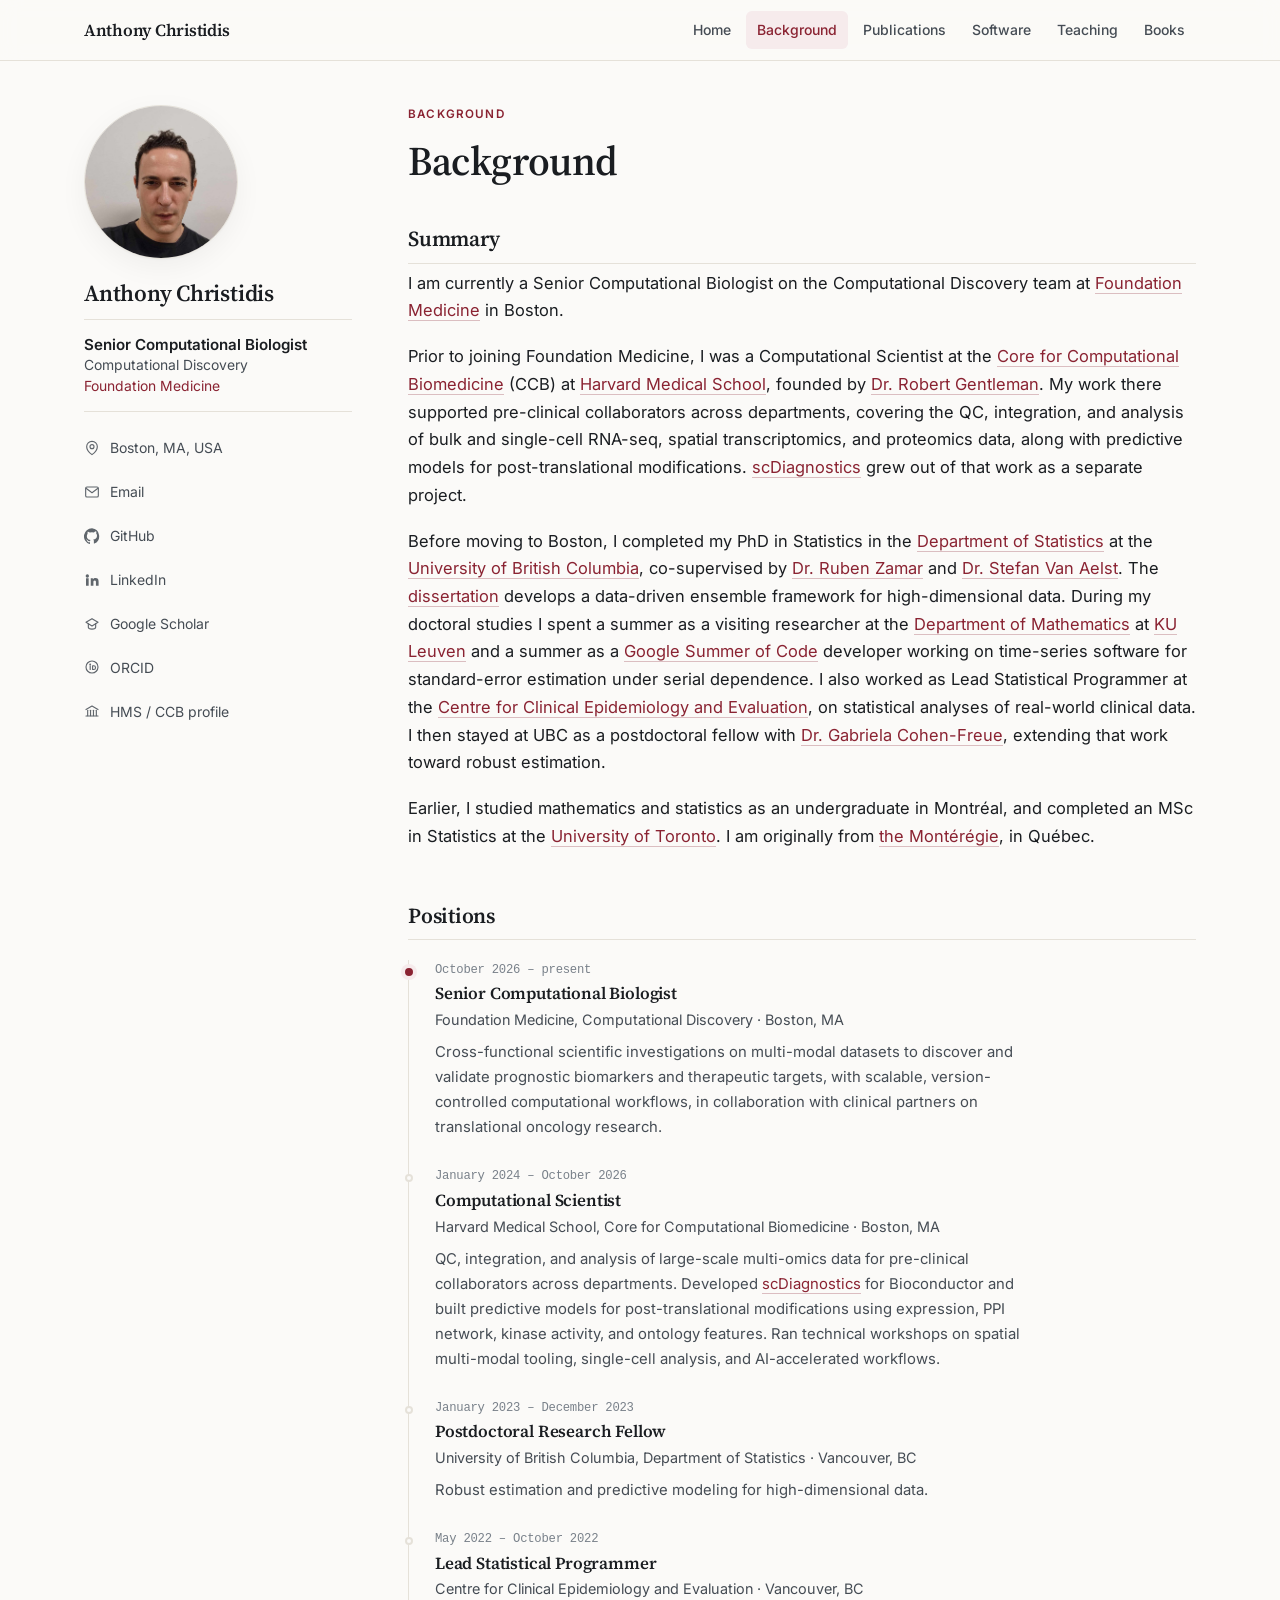
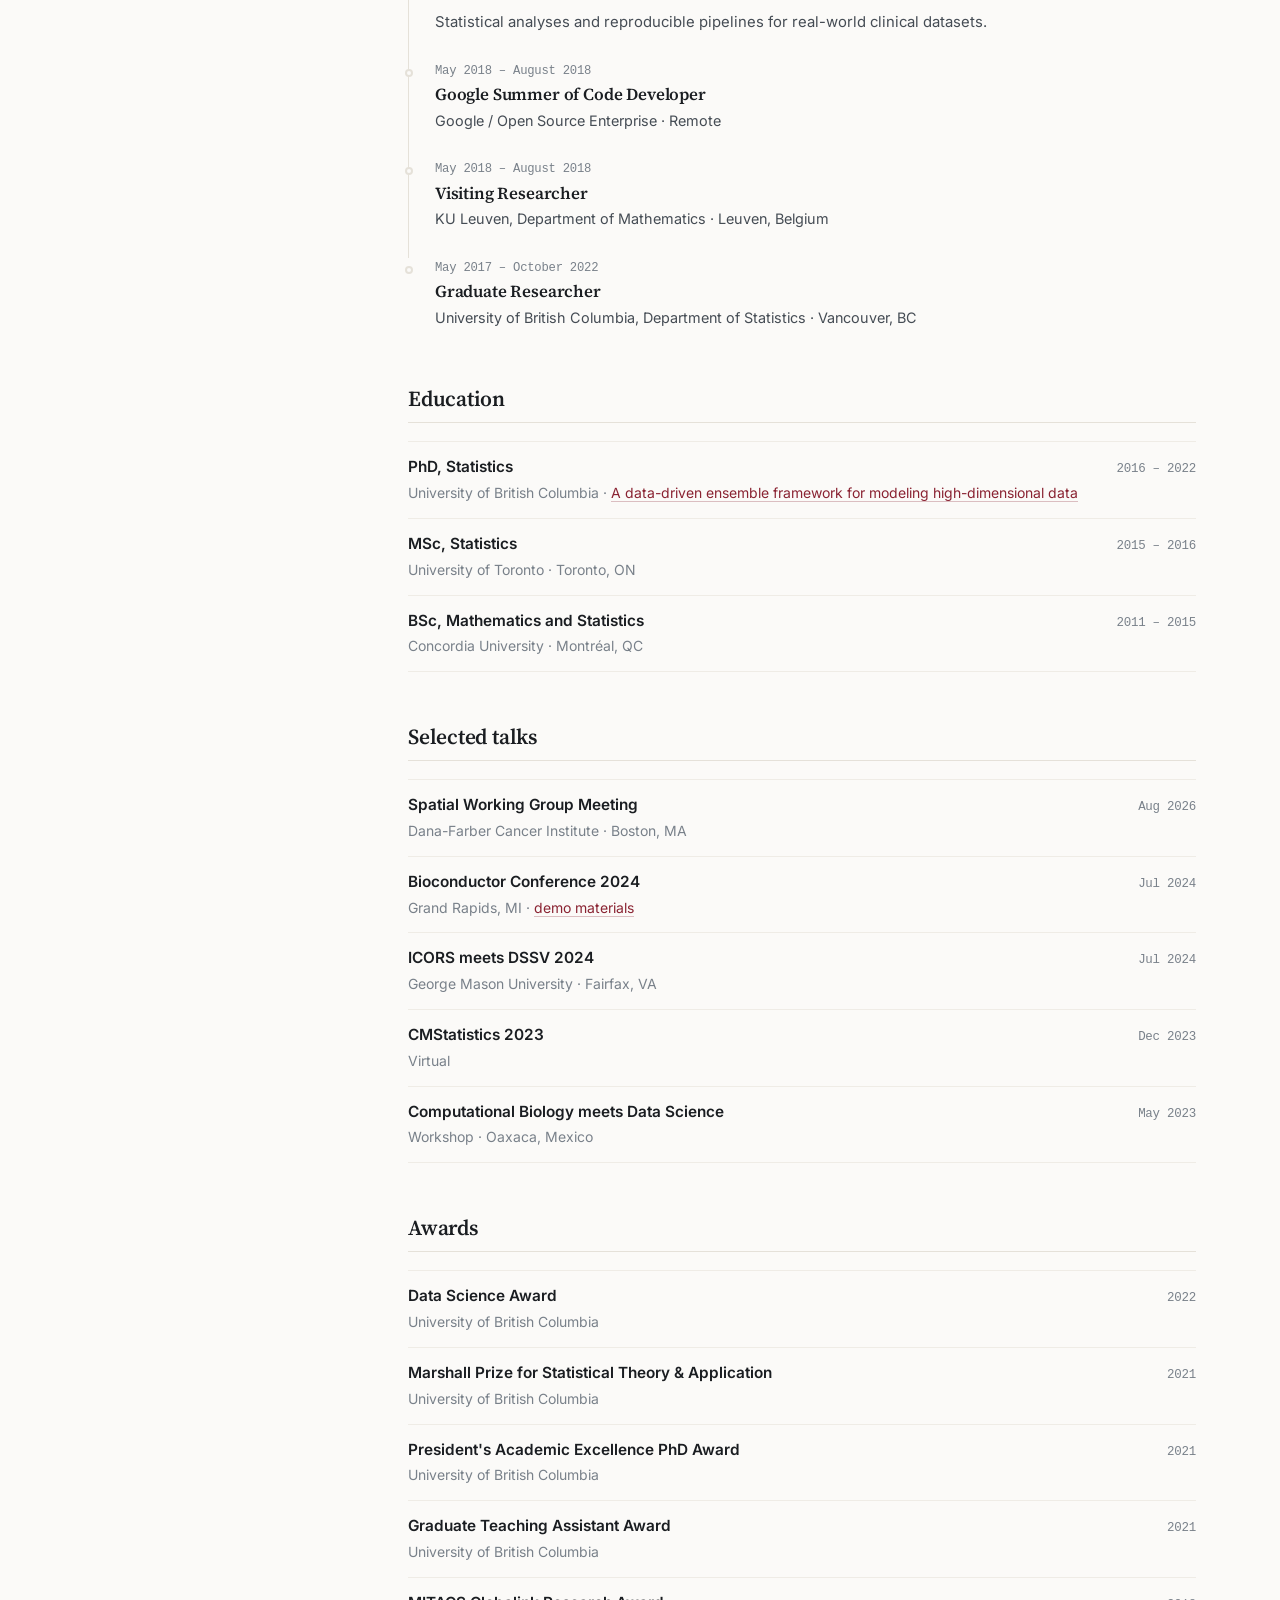
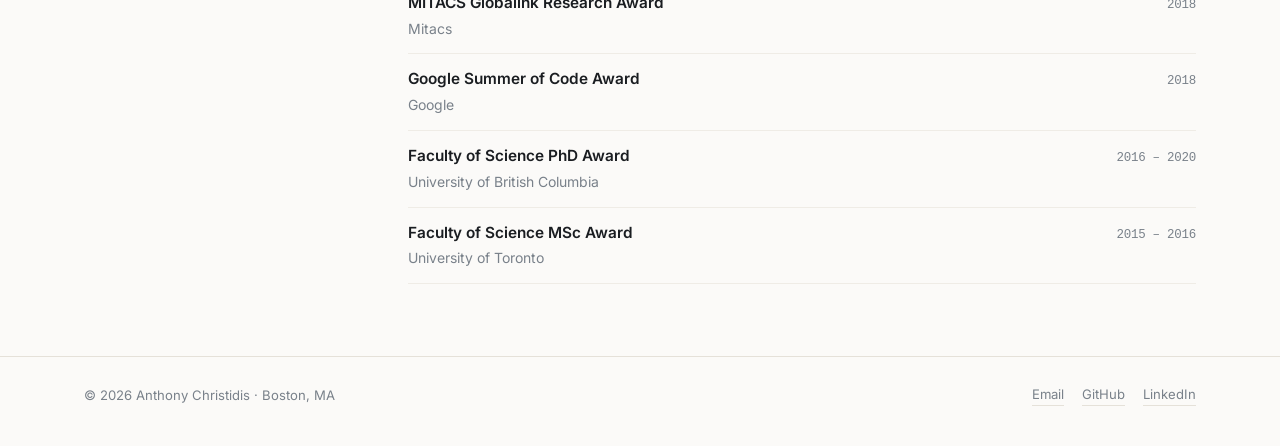
==== background.html @ 250eba31 "Remove dates from background summary The Positions timeline directly below carries every date precis" ====
<!DOCTYPE html>
<html lang="en">
<head>
<meta charset="UTF-8">
<meta name="viewport" content="width=device-width, initial-scale=1">
<title>Background · Anthony Christidis</title>
<meta name="description" content="Academic and professional background of Anthony Christidis, PhD. Statistics at Concordia, Toronto, and UBC; research at KU Leuven, Google, Harvard Medical School, and Foundation Medicine.">
<link rel="icon" type="image/png" href="images/website_icon.png">
<link rel="preconnect" href="https://fonts.googleapis.com">
<link rel="preconnect" href="https://fonts.gstatic.com" crossorigin>
<link href="https://fonts.googleapis.com/css2?family=Inter:wght@400;500;600&family=Source+Serif+4:opsz,wght@8..60,400;8..60,600&display=swap" rel="stylesheet">
<link rel="canonical" href="https://anthonychristidis.github.io/background.html">
<meta property="og:type" content="website">
<meta property="og:site_name" content="Anthony Christidis">
<meta property="og:title" content="Background · Anthony Christidis">
<meta property="og:description" content="Academic and professional background of Anthony Christidis, PhD. Statistics at Concordia, Toronto, and UBC; research at KU Leuven, Google, Harvard Medical School, and Foundation Medicine.">
<meta property="og:url" content="https://anthonychristidis.github.io/background.html">
<meta property="og:image" content="https://anthonychristidis.github.io/images/website_pic.png">
<meta name="twitter:card" content="summary">
<link rel="stylesheet" href="styles.css">
</head>
<body>

<a class="skip-link" href="#main">Skip to content</a>

<header class="topbar">
  <div class="topbar__inner">
    <a class="brand" href="index.html">Anthony Christidis</a>
    <nav class="mainnav" aria-label="Main">
      <a href="index.html">Home</a>
      <a href="background.html" aria-current="page">Background</a>
      <a href="publications.html">Publications</a>
      <a href="software.html">Software</a>
      <a href="teaching.html">Teaching</a>
      <a href="books.html">Books</a>
    </nav>
  </div>
</header>

<div class="shell">

  <aside class="sidebar">
    <img src="images/website_pic.png" alt="Anthony Christidis" class="sidebar__photo">
    <h1 class="sidebar__name">Anthony Christidis</h1>
    <div class="sidebar__role">
      <span class="r-title">Senior Computational Biologist</span>
      <span class="r-line">Computational Discovery</span>
      <span class="r-line"><a href="https://www.foundationmedicine.com/">Foundation Medicine</a></span>
    </div>
    <ul class="sidebar__links">
      <li><a href="https://maps.app.goo.gl/oiPNKyXVnu64fn4m7" target="_blank" rel="noopener">
        <svg viewBox="0 0 24 24" aria-hidden="true"><path d="M20 10c0 6-8 12-8 12s-8-6-8-12a8 8 0 0 1 16 0Z"/><circle cx="12" cy="10" r="3"/></svg>
        Boston, MA, USA</a></li>
      <li><a href="mailto:anthony-alexander_christidis@hms.harvard.edu">
        <svg viewBox="0 0 24 24" aria-hidden="true"><rect x="2.5" y="4.5" width="19" height="15" rx="2"/><path d="m3 6.5 9 6.5 9-6.5"/></svg>
        Email</a></li>
      <li><a href="https://github.com/AnthonyChristidis" target="_blank" rel="noopener">
        <svg class="fill" viewBox="0 0 24 24" aria-hidden="true"><path d="M12 .5a12 12 0 0 0-3.8 23.4c.6.1.8-.3.8-.6v-2c-3.3.7-4-1.6-4-1.6-.6-1.4-1.4-1.8-1.4-1.8-1.1-.7 0-.7 0-.7 1.2.1 1.9 1.3 1.9 1.3 1.1 1.8 2.8 1.3 3.5 1 .1-.8.4-1.3.8-1.6-2.7-.3-5.5-1.3-5.5-5.9 0-1.3.5-2.4 1.2-3.2-.1-.3-.5-1.5.1-3.2 0 0 1-.3 3.3 1.2a11.5 11.5 0 0 1 6 0C17.2 4.7 18.2 5 18.2 5c.6 1.7.2 2.9.1 3.2.8.8 1.2 1.9 1.2 3.2 0 4.6-2.8 5.6-5.5 5.9.4.4.8 1.1.8 2.2v3.3c0 .3.2.7.8.6A12 12 0 0 0 12 .5Z"/></svg>
        GitHub</a></li>
      <li><a href="https://www.linkedin.com/in/anthony-christidis-61272a120/" target="_blank" rel="noopener">
        <svg class="fill" viewBox="0 0 24 24" aria-hidden="true"><path d="M4.98 3.5A2.5 2.5 0 1 0 5 8.5a2.5 2.5 0 0 0 0-5ZM3 9.5h4v11H3v-11Zm6.5 0h3.8v1.5h.06c.53-.95 1.83-1.95 3.77-1.95 4.03 0 4.77 2.5 4.77 5.76v5.69h-4v-5.04c0-1.2-.02-2.75-1.75-2.75-1.75 0-2.02 1.31-2.02 2.66v5.13h-4v-11Z"/></svg>
        LinkedIn</a></li>
      <li><a href="https://scholar.google.com/citations?user=vQGC_OQAAAAJ&amp;hl=en" target="_blank" rel="noopener">
        <svg viewBox="0 0 24 24" aria-hidden="true"><path d="M3 9.5 12 4l9 5.5-9 5.5-9-5.5Z"/><path d="M6.5 11.8V17c0 1.4 2.5 2.7 5.5 2.7s5.5-1.3 5.5-2.7v-5.2"/></svg>
        Google Scholar</a></li>
      <li><a href="https://orcid.org/0000-0002-4565-6279" target="_blank" rel="noopener">
        <svg viewBox="0 0 24 24" aria-hidden="true"><circle cx="12" cy="12" r="9"/><path d="M9.3 10.2v5.6"/><circle cx="9.3" cy="8.1" r=".55"/><path d="M12.9 10.2h1.6a2.8 2.8 0 0 1 0 5.6h-1.6Z"/></svg>
        ORCID</a></li>
      <li><a href="https://dbmi.hms.harvard.edu/people/anthony-christidis" target="_blank" rel="noopener">
        <svg viewBox="0 0 24 24" aria-hidden="true"><path d="M3 9.8 12 4.5l9 5.3"/><path d="M5.5 11v8"/><path d="M9.8 11v8"/><path d="M14.2 11v8"/><path d="M18.5 11v8"/><path d="M3 19.5h18"/></svg>
        HMS / CCB profile</a></li>
    </ul>
  </aside>

  <main class="content" id="main">

    <p class="eyebrow">Background</p>
    <h2 class="page-title">Background</h2>

    <section class="section">
      <h2 class="section__title">Summary</h2>

      <p>
        I am currently a Senior Computational Biologist on the Computational Discovery team at
        <a href="https://www.foundationmedicine.com/" target="_blank" rel="noopener">Foundation Medicine</a> in Boston.
      </p>

      <p>
        Prior to joining Foundation Medicine, I was a Computational Scientist at the
        <a href="https://dbmi.hms.harvard.edu/about-dbmi/core-computational-biomedicine" target="_blank" rel="noopener">Core
        for Computational Biomedicine</a> (CCB) at
        <a href="https://hms.harvard.edu/" target="_blank" rel="noopener">Harvard Medical School</a>, founded by
        <a href="https://en.wikipedia.org/wiki/Robert_Gentleman_(statistician)" target="_blank" rel="noopener">Dr. Robert
        Gentleman</a>. My work there supported pre-clinical collaborators across departments, covering the QC,
        integration, and analysis of bulk and single-cell RNA-seq, spatial transcriptomics, and proteomics data, along
        with predictive models for post-translational modifications.
        <a href="https://bioconductor.org/packages/scDiagnostics" target="_blank" rel="noopener">scDiagnostics</a> grew
        out of that work as a separate project.
      </p>

      <p>
        Before moving to Boston, I completed my PhD in Statistics in the
        <a href="https://www.stat.ubc.ca/" target="_blank" rel="noopener">Department of Statistics</a> at the
        <a href="https://www.ubc.ca/" target="_blank" rel="noopener">University of British Columbia</a>, co-supervised by
        <a href="https://imstat.org/2023/11/15/obituary-ruben-x-zamar-1949-2023/" target="_blank" rel="noopener">Dr. Ruben
        Zamar</a> and <a href="https://www.kuleuven.be/wieiswie/en/person/00051735" target="_blank" rel="noopener">Dr. Stefan
        Van Aelst</a>. The
        <a href="https://open.library.ubc.ca/soa/cIRcle/collections/ubctheses/24/items/1.0421407" target="_blank" rel="noopener">dissertation</a>
        develops a data-driven ensemble framework for high-dimensional data. During my doctoral studies I spent a
        summer as a visiting researcher at the
        <a href="https://wis.kuleuven.be/english" target="_blank" rel="noopener">Department of Mathematics</a> at
        <a href="https://www.kuleuven.be/english" target="_blank" rel="noopener">KU Leuven</a> and a summer as a
        <a href="https://summerofcode.withgoogle.com/" target="_blank" rel="noopener">Google Summer of Code</a>
        developer working on time-series software for standard-error estimation under serial dependence. I also worked
        as Lead Statistical Programmer at the
        <a href="https://www.c2e2.ca/" target="_blank" rel="noopener">Centre for Clinical Epidemiology and
        Evaluation</a>, on statistical analyses of real-world clinical data. I then stayed at UBC as a postdoctoral
        fellow with
        <a href="https://gcohenfr.github.io/" target="_blank" rel="noopener">Dr. Gabriela Cohen-Freue</a>, extending
        that work toward robust estimation.
      </p>

      <p>
        Earlier, I studied mathematics and statistics as an undergraduate in Montréal, and completed an MSc in
        Statistics at the
        <a href="https://www.statistics.utoronto.ca/" target="_blank" rel="noopener">University of Toronto</a>. I am
        originally from <a href="https://en.wikipedia.org/wiki/Mont%C3%A9r%C3%A9gie" target="_blank" rel="noopener">the
        Montérégie</a>, in Québec.
      </p>
    </section>

    <section class="section">
      <h2 class="section__title">Positions</h2>
      <ul class="timeline">
        <li class="tl tl--now">
          <span class="tl__when">October 2026 – present</span>
          <h3 class="tl__role">Senior Computational Biologist</h3>
          <p class="tl__org">Foundation Medicine, Computational Discovery · Boston, MA</p>
          <p class="tl__body">
            Cross-functional scientific investigations on multi-modal datasets to discover and validate prognostic
            biomarkers and therapeutic targets, with scalable, version-controlled computational workflows, in
            collaboration with clinical partners on translational oncology research.
          </p>
        </li>
        <li class="tl">
          <span class="tl__when">January 2024 – October 2026</span>
          <h3 class="tl__role">Computational Scientist</h3>
          <p class="tl__org">Harvard Medical School, Core for Computational Biomedicine · Boston, MA</p>
          <p class="tl__body">
            QC, integration, and analysis of large-scale multi-omics data for pre-clinical collaborators across
            departments. Developed <a href="https://bioconductor.org/packages/scDiagnostics" target="_blank" rel="noopener">scDiagnostics</a>
            for Bioconductor and built predictive models for post-translational modifications using expression, PPI
            network, kinase activity, and ontology features. Ran technical workshops on spatial multi-modal tooling,
            single-cell analysis, and AI-accelerated workflows.
          </p>
        </li>
        <li class="tl">
          <span class="tl__when">January 2023 – December 2023</span>
          <h3 class="tl__role">Postdoctoral Research Fellow</h3>
          <p class="tl__org">University of British Columbia, Department of Statistics · Vancouver, BC</p>
          <p class="tl__body">Robust estimation and predictive modeling for high-dimensional data.</p>
        </li>
        <li class="tl">
          <span class="tl__when">May 2022 – October 2022</span>
          <h3 class="tl__role">Lead Statistical Programmer</h3>
          <p class="tl__org">Centre for Clinical Epidemiology and Evaluation · Vancouver, BC</p>
          <p class="tl__body">Statistical analyses and reproducible pipelines for real-world clinical datasets.</p>
        </li>
        <li class="tl">
          <span class="tl__when">May 2018 – August 2018</span>
          <h3 class="tl__role">Google Summer of Code Developer</h3>
          <p class="tl__org">Google / Open Source Enterprise · Remote</p>
        </li>
        <li class="tl">
          <span class="tl__when">May 2018 – August 2018</span>
          <h3 class="tl__role">Visiting Researcher</h3>
          <p class="tl__org">KU Leuven, Department of Mathematics · Leuven, Belgium</p>
        </li>
        <li class="tl">
          <span class="tl__when">May 2017 – October 2022</span>
          <h3 class="tl__role">Graduate Researcher</h3>
          <p class="tl__org">University of British Columbia, Department of Statistics · Vancouver, BC</p>
        </li>
      </ul>
    </section>

    <section class="section">
      <h2 class="section__title">Education</h2>
      <ul class="rows">
        <li class="row">
          <span class="row__main">
            <strong>PhD, Statistics</strong>
            <span class="row__sub">
              University of British Columbia ·
              <a href="https://open.library.ubc.ca/soa/cIRcle/collections/ubctheses/24/items/1.0421407" target="_blank" rel="noopener">A
              data-driven ensemble framework for modeling high-dimensional data</a>
            </span>
          </span>
          <span class="row__meta">2016 – 2022</span>
        </li>
        <li class="row">
          <span class="row__main">
            <strong>MSc, Statistics</strong>
            <span class="row__sub">University of Toronto · Toronto, ON</span>
          </span>
          <span class="row__meta">2015 – 2016</span>
        </li>
        <li class="row">
          <span class="row__main">
            <strong>BSc, Mathematics and Statistics</strong>
            <span class="row__sub">Concordia University · Montréal, QC</span>
          </span>
          <span class="row__meta">2011 – 2015</span>
        </li>
      </ul>
    </section>

    <section class="section">
      <h2 class="section__title">Selected talks</h2>
      <ul class="rows">
        <li class="row">
          <span class="row__main"><strong>Spatial Working Group Meeting</strong>
            <span class="row__sub">Dana-Farber Cancer Institute · Boston, MA</span></span>
          <span class="row__meta">Aug 2026</span>
        </li>
        <li class="row">
          <span class="row__main"><strong>Bioconductor Conference 2024</strong>
            <span class="row__sub">Grand Rapids, MI ·
              <a href="https://github.com/AnthonyChristidis/scDiagnosticsBioc2024Demo" target="_blank" rel="noopener">demo materials</a></span></span>
          <span class="row__meta">Jul 2024</span>
        </li>
        <li class="row">
          <span class="row__main"><strong>ICORS meets DSSV 2024</strong>
            <span class="row__sub">George Mason University · Fairfax, VA</span></span>
          <span class="row__meta">Jul 2024</span>
        </li>
        <li class="row">
          <span class="row__main"><strong>CMStatistics 2023</strong>
            <span class="row__sub">Virtual</span></span>
          <span class="row__meta">Dec 2023</span>
        </li>
        <li class="row">
          <span class="row__main"><strong>Computational Biology meets Data Science</strong>
            <span class="row__sub">Workshop · Oaxaca, Mexico</span></span>
          <span class="row__meta">May 2023</span>
        </li>
      </ul>
    </section>

    <section class="section">
      <h2 class="section__title">Awards</h2>
      <ul class="rows">
        <li class="row">
          <span class="row__main"><strong>Data Science Award</strong>
            <span class="row__sub">University of British Columbia</span></span>
          <span class="row__meta">2022</span>
        </li>
        <li class="row">
          <span class="row__main"><strong>Marshall Prize for Statistical Theory &amp; Application</strong>
            <span class="row__sub">University of British Columbia</span></span>
          <span class="row__meta">2021</span>
        </li>
        <li class="row">
          <span class="row__main"><strong>President's Academic Excellence PhD Award</strong>
            <span class="row__sub">University of British Columbia</span></span>
          <span class="row__meta">2021</span>
        </li>
        <li class="row">
          <span class="row__main"><strong>Graduate Teaching Assistant Award</strong>
            <span class="row__sub">University of British Columbia</span></span>
          <span class="row__meta">2021</span>
        </li>
        <li class="row">
          <span class="row__main"><strong>MITACS Globalink Research Award</strong>
            <span class="row__sub">Mitacs</span></span>
          <span class="row__meta">2018</span>
        </li>
        <li class="row">
          <span class="row__main"><strong>Google Summer of Code Award</strong>
            <span class="row__sub">Google</span></span>
          <span class="row__meta">2018</span>
        </li>
        <li class="row">
          <span class="row__main"><strong>Faculty of Science PhD Award</strong>
            <span class="row__sub">University of British Columbia</span></span>
          <span class="row__meta">2016 – 2020</span>
        </li>
        <li class="row">
          <span class="row__main"><strong>Faculty of Science MSc Award</strong>
            <span class="row__sub">University of Toronto</span></span>
          <span class="row__meta">2015 – 2016</span>
        </li>
      </ul>
    </section>

  </main>
</div>

<footer class="footer">
  <div class="footer__inner">
    <span>&copy; 2026 Anthony Christidis &middot; Boston, MA</span>
    <span class="footer__links">
      <a href="mailto:anthony-alexander_christidis@hms.harvard.edu">Email</a>
      <a href="https://github.com/AnthonyChristidis" target="_blank" rel="noopener">GitHub</a>
      <a href="https://www.linkedin.com/in/anthony-christidis-61272a120/" target="_blank" rel="noopener">LinkedIn</a>
    </span>
  </div>
</footer>

</body>
</html>
---- styles.css ----
/* ==========================================================================
   Anthony Christidis personal site
   ========================================================================== */

/* --- Design tokens ------------------------------------------------------ */

:root {
  --paper:      #fbfaf8;
  --surface:    #ffffff;
  --surface-2:  #f4f2ee;
  --ink:        #1a1d21;
  --ink-soft:   #454c54;
  --ink-mute:   #79818a;
  --rule:       #e5e1d9;
  --rule-soft:  #efece6;
  --accent:     #8a2332;
  --accent-ink: #6d1a27;
  --accent-bg:  #f6ebec;
  --shadow:     0 1px 2px rgba(24, 20, 16, .04), 0 8px 28px rgba(24, 20, 16, .05);

  --serif: "Source Serif 4", Georgia, "Times New Roman", serif;
  --sans:  "Inter", -apple-system, BlinkMacSystemFont, "Segoe UI", Roboto, Arial, sans-serif;
  --mono:  "SFMono-Regular", ui-monospace, "JetBrains Mono", Consolas, monospace;

  --measure: 68ch;
  --gutter: 24px;
}

@media (prefers-color-scheme: dark) {
  :root:not([data-theme="light"]) {
    --paper:      #131519;
    --surface:    #1a1d22;
    --surface-2:  #22262c;
    --ink:        #e7e5e1;
    --ink-soft:   #b3b8bf;
    --ink-mute:   #878e97;
    --rule:       #2c3138;
    --rule-soft:  #24282e;
    --accent:     #e0808d;
    --accent-ink: #f0a3ad;
    --accent-bg:  #2a1f23;
    --shadow:     0 1px 2px rgba(0, 0, 0, .3), 0 8px 28px rgba(0, 0, 0, .25);
  }
}

:root[data-theme="dark"] {
  --paper:      #131519;
  --surface:    #1a1d22;
  --surface-2:  #22262c;
  --ink:        #e7e5e1;
  --ink-soft:   #b3b8bf;
  --ink-mute:   #878e97;
  --rule:       #2c3138;
  --rule-soft:  #24282e;
  --accent:     #e0808d;
  --accent-ink: #f0a3ad;
  --accent-bg:  #2a1f23;
  --shadow:     0 1px 2px rgba(0, 0, 0, .3), 0 8px 28px rgba(0, 0, 0, .25);
}

/* --- Base --------------------------------------------------------------- */

*, *::before, *::after { box-sizing: border-box; }

html { -webkit-text-size-adjust: 100%; scroll-behavior: smooth; }

body {
  margin: 0;
  background: var(--paper);
  color: var(--ink);
  font-family: var(--sans);
  font-size: 16.5px;
  line-height: 1.68;
  -webkit-font-smoothing: antialiased;
  text-rendering: optimizeLegibility;
}

a {
  color: var(--accent);
  text-decoration: none;
  border-bottom: 1px solid color-mix(in srgb, var(--accent) 28%, transparent);
  transition: color .15s ease, border-color .15s ease, background-color .15s ease;
}

a:hover {
  color: var(--accent-ink);
  border-bottom-color: var(--accent);
}

a:focus-visible,
button:focus-visible {
  outline: 2px solid var(--accent);
  outline-offset: 3px;
  border-radius: 2px;
}

h1, h2, h3, h4 {
  font-family: var(--serif);
  font-weight: 600;
  line-height: 1.22;
  color: var(--ink);
  margin: 0;
  letter-spacing: -0.01em;
}

p { margin: 0 0 1.1em; }
p:last-child { margin-bottom: 0; }

ul, ol { margin: 0 0 1.1em; padding-left: 1.25em; }
li { margin-bottom: .45em; }
li:last-child { margin-bottom: 0; }

strong { font-weight: 600; color: var(--ink); }

code {
  font-family: var(--mono);
  font-size: .87em;
  background: var(--surface-2);
  padding: .12em .38em;
  border-radius: 4px;
}

hr {
  border: 0;
  border-top: 1px solid var(--rule);
  margin: 2.5rem 0;
}

.skip-link {
  position: absolute;
  left: -9999px;
  top: 0;
  background: var(--accent);
  color: #fff;
  padding: 10px 16px;
  z-index: 200;
  border: 0;
}
.skip-link:focus { left: 8px; top: 8px; }

/* --- Top bar ------------------------------------------------------------ */

.topbar {
  position: sticky;
  top: 0;
  z-index: 100;
  background: color-mix(in srgb, var(--paper) 88%, transparent);
  backdrop-filter: saturate(160%) blur(10px);
  -webkit-backdrop-filter: saturate(160%) blur(10px);
  border-bottom: 1px solid var(--rule);
}

.topbar__inner {
  max-width: 1160px;
  margin: 0 auto;
  padding: 0 var(--gutter);
  display: flex;
  align-items: center;
  justify-content: space-between;
  gap: 20px;
  min-height: 60px;
}

.brand {
  font-family: var(--serif);
  font-size: 1.06rem;
  font-weight: 600;
  color: var(--ink);
  border: 0;
  white-space: nowrap;
  letter-spacing: -0.015em;
}
.brand:hover { color: var(--accent); }

.mainnav {
  display: flex;
  align-items: center;
  gap: 4px;
  flex-wrap: wrap;
  justify-content: flex-end;
}

.mainnav a {
  color: var(--ink-soft);
  border: 0;
  font-size: .875rem;
  font-weight: 500;
  padding: 7px 11px;
  border-radius: 6px;
  white-space: nowrap;
}

.mainnav a:hover {
  color: var(--ink);
  background: var(--surface-2);
}

.mainnav a[aria-current="page"] {
  color: var(--accent);
  background: var(--accent-bg);
}

/* --- Page shell --------------------------------------------------------- */

.shell {
  max-width: 1160px;
  margin: 0 auto;
  padding: 44px var(--gutter) 72px;
  display: grid;
  grid-template-columns: 268px minmax(0, 1fr);
  gap: 56px;
  align-items: start;
}

/* --- Sidebar ------------------------------------------------------------ */

.sidebar {
  position: sticky;
  top: 92px;
}

.sidebar__photo {
  width: 154px;
  height: 154px;
  border-radius: 50%;
  object-fit: cover;
  display: block;
  margin: 0 0 20px;
  box-shadow: var(--shadow);
  border: 1px solid var(--rule);
}

.sidebar__name {
  font-size: 1.44rem;
  margin: 0 0 12px;
}

.sidebar__role {
  border-top: 1px solid var(--rule);
  border-bottom: 1px solid var(--rule);
  padding: 14px 0;
  margin: 0 0 18px;
}

.sidebar__role .r-title {
  font-weight: 600;
  font-size: .945rem;
  color: var(--ink);
  display: block;
  line-height: 1.4;
}

.sidebar__role .r-line {
  font-size: .87rem;
  color: var(--ink-soft);
  display: block;
  line-height: 1.5;
}

.sidebar__role .r-line a { border-bottom-color: transparent; }
.sidebar__role .r-line a:hover { border-bottom-color: var(--accent); }

.sidebar__links {
  list-style: none;
  margin: 0;
  padding: 0;
  display: flex;
  flex-direction: column;
  gap: 1px;
}

.sidebar__links a {
  display: flex;
  align-items: center;
  gap: 10px;
  font-size: .875rem;
  color: var(--ink-soft);
  border: 0;
  padding: 6px 8px;
  margin-left: -8px;
  border-radius: 6px;
}

.sidebar__links a:hover {
  color: var(--accent);
  background: var(--surface-2);
}

.sidebar__links svg {
  width: 16px;
  height: 16px;
  flex: 0 0 16px;
  stroke: currentColor;
  fill: none;
  stroke-width: 1.7;
  stroke-linecap: round;
  stroke-linejoin: round;
  opacity: .85;
}

.sidebar__links svg.fill {
  fill: currentColor;
  stroke: none;
}

/* --- Content ------------------------------------------------------------ */

.content { min-width: 0; }

.content > p,
.content > ul,
.content > ol { max-width: var(--measure); }

.page-title {
  font-size: clamp(1.9rem, 1.4rem + 1.7vw, 2.55rem);
  margin: 0 0 10px;
}

.page-lede {
  font-size: 1.06rem;
  color: var(--ink-soft);
  max-width: var(--measure);
  margin: 0 0 8px;
}

.section {
  margin-top: 52px;
  scroll-margin-top: 84px;
}

.section:first-of-type { margin-top: 40px; }

.section__title {
  font-size: 1.34rem;
  margin: 0 0 6px;
  padding-bottom: 10px;
  border-bottom: 1px solid var(--rule);
  display: flex;
  align-items: baseline;
  justify-content: space-between;
  gap: 16px;
}

.section__title .count {
  font-family: var(--sans);
  font-size: .76rem;
  font-weight: 500;
  color: var(--ink-mute);
  letter-spacing: .04em;
  text-transform: uppercase;
  white-space: nowrap;
}

.section__intro {
  color: var(--ink-soft);
  max-width: var(--measure);
  margin: 14px 0 22px;
}

.eyebrow {
  font-size: .73rem;
  font-weight: 600;
  letter-spacing: .1em;
  text-transform: uppercase;
  color: var(--accent);
  margin: 0 0 12px;
}

.subhead {
  font-size: .78rem;
  font-weight: 600;
  letter-spacing: .09em;
  text-transform: uppercase;
  color: var(--ink-mute);
  font-family: var(--sans);
  margin: 34px 0 16px;
}

/* --- Stat strip --------------------------------------------------------- */

.stats {
  display: grid;
  grid-template-columns: repeat(auto-fit, minmax(145px, 1fr));
  gap: 1px;
  background: var(--rule);
  border: 1px solid var(--rule);
  border-radius: 10px;
  overflow: hidden;
  margin: 30px 0 0;
}

.stat {
  background: var(--surface);
  padding: 16px 18px;
}

.stat__num {
  font-family: var(--serif);
  font-size: 1.55rem;
  font-weight: 600;
  color: var(--ink);
  line-height: 1.1;
  display: block;
  letter-spacing: -0.02em;
}

.stat__label {
  font-size: .765rem;
  color: var(--ink-mute);
  letter-spacing: .035em;
  text-transform: uppercase;
  margin-top: 5px;
  display: block;
  line-height: 1.4;
}

/* --- Focus-area list ---------------------------------------------------- */

.areas {
  list-style: none;
  padding: 0;
  margin: 22px 0 0;
  display: grid;
  gap: 2px;
}

.areas li {
  margin: 0;
  padding: 18px 0;
  border-top: 1px solid var(--rule-soft);
  display: grid;
  grid-template-columns: 210px minmax(0, 1fr);
  gap: 24px;
  align-items: start;
}

.areas li:last-child { border-bottom: 1px solid var(--rule-soft); }

.areas h3 {
  font-size: 1.02rem;
  font-weight: 600;
  margin: 0;
  line-height: 1.4;
}

.areas p {
  margin: 0;
  color: var(--ink-soft);
  font-size: .945rem;
}

/* --- Cards -------------------------------------------------------------- */

.cards {
  display: grid;
  grid-template-columns: repeat(auto-fit, minmax(250px, 1fr));
  gap: 16px;
  margin-top: 22px;
}

.card {
  background: var(--surface);
  border: 1px solid var(--rule);
  border-radius: 10px;
  padding: 20px;
  display: flex;
  flex-direction: column;
  gap: 9px;
  transition: border-color .15s ease, transform .15s ease, box-shadow .15s ease;
}

.card:hover {
  border-color: color-mix(in srgb, var(--accent) 38%, var(--rule));
  transform: translateY(-1px);
  box-shadow: var(--shadow);
}

.card__kicker {
  font-size: .7rem;
  font-weight: 600;
  letter-spacing: .1em;
  text-transform: uppercase;
  color: var(--ink-mute);
}

.card h3 {
  font-size: 1.04rem;
  margin: 0;
  line-height: 1.35;
}

.card h3 a { border: 0; color: var(--ink); }
.card h3 a:hover { color: var(--accent); }

.card p {
  margin: 0;
  font-size: .91rem;
  color: var(--ink-soft);
  line-height: 1.6;
}

.card__foot {
  margin-top: auto;
  padding-top: 10px;
  display: flex;
  flex-wrap: wrap;
  gap: 6px 14px;
  font-size: .82rem;
}

/* --- Publication entries ------------------------------------------------ */

.pubs { list-style: none; margin: 18px 0 0; padding: 0; }

.pub {
  margin: 0;
  padding: 20px 0;
  border-bottom: 1px solid var(--rule-soft);
  display: grid;
  grid-template-columns: 58px minmax(0, 1fr);
  gap: 20px;
}

.pub:first-child { border-top: 1px solid var(--rule-soft); }

.pub__year {
  font-family: var(--mono);
  font-size: .8rem;
  color: var(--ink-mute);
  padding-top: 4px;
  letter-spacing: -0.02em;
}

.pub__title {
  font-family: var(--serif);
  font-size: 1.055rem;
  font-weight: 600;
  line-height: 1.4;
  margin: 0 0 6px;
}

.pub__title a { color: var(--ink); border-bottom-color: transparent; }
.pub__title a:hover { color: var(--accent); border-bottom-color: var(--accent); }

.pub__authors {
  font-size: .89rem;
  color: var(--ink-soft);
  margin: 0 0 5px;
  line-height: 1.55;
}

.pub__authors .me { color: var(--ink); font-weight: 600; }

.pub__venue {
  font-size: .875rem;
  color: var(--ink-mute);
  font-style: italic;
  margin: 0;
}

.pub__links {
  margin-top: 8px;
  display: flex;
  flex-wrap: wrap;
  gap: 6px 14px;
  font-size: .81rem;
}

.tag {
  display: inline-block;
  font-family: var(--sans);
  font-style: normal;
  font-size: .68rem;
  font-weight: 600;
  letter-spacing: .07em;
  text-transform: uppercase;
  color: var(--accent);
  background: var(--accent-bg);
  padding: 2px 7px;
  border-radius: 4px;
  vertical-align: 1px;
  margin-left: 6px;
}

.tag--mute {
  color: var(--ink-mute);
  background: var(--surface-2);
}

/* --- Timeline ----------------------------------------------------------- */

.timeline { list-style: none; margin: 20px 0 0; padding: 0; }

.tl {
  margin: 0;
  padding: 0 0 26px 26px;
  border-left: 1px solid var(--rule);
  position: relative;
}

.tl:last-child { padding-bottom: 4px; border-left-color: transparent; }

.tl::before {
  content: "";
  position: absolute;
  left: -4.5px;
  top: 8px;
  width: 8px;
  height: 8px;
  border-radius: 50%;
  background: var(--paper);
  border: 2px solid var(--rule);
}

.tl--now::before {
  background: var(--accent);
  border-color: var(--accent);
  box-shadow: 0 0 0 4px var(--accent-bg);
}

.tl__when {
  font-family: var(--mono);
  font-size: .765rem;
  color: var(--ink-mute);
  display: block;
  margin-bottom: 3px;
  letter-spacing: -0.02em;
}

.tl__role {
  font-family: var(--serif);
  font-size: 1.055rem;
  font-weight: 600;
  margin: 0 0 2px;
  line-height: 1.35;
}

.tl__org {
  font-size: .9rem;
  color: var(--ink-soft);
  margin: 0 0 8px;
}

.tl__body {
  font-size: .93rem;
  color: var(--ink-soft);
  margin: 0;
  max-width: var(--measure);
}

/* --- Definition-style rows (awards, talks, education) ------------------- */

.rows { list-style: none; margin: 18px 0 0; padding: 0; }

.row {
  margin: 0;
  display: grid;
  grid-template-columns: minmax(0, 1fr) auto;
  gap: 8px 24px;
  align-items: baseline;
  padding: 12px 0;
  border-bottom: 1px solid var(--rule-soft);
}

.row:first-child { border-top: 1px solid var(--rule-soft); }

.row__main { font-size: .96rem; }
.row__main strong { display: block; font-weight: 600; }
.row__sub { color: var(--ink-mute); font-size: .875rem; }

.row__meta {
  font-family: var(--mono);
  font-size: .78rem;
  color: var(--ink-mute);
  white-space: nowrap;
  letter-spacing: -0.02em;
}

/* --- Compact course list ------------------------------------------------ */

.courses {
  list-style: none;
  margin: 10px 0 0;
  padding: 0;
  display: grid;
  grid-template-columns: repeat(auto-fit, minmax(290px, 1fr));
  gap: 4px 32px;
}

.courses li {
  margin: 0;
  font-size: .92rem;
  line-height: 1.55;
  color: var(--ink-soft);
}

.courses .code {
  font-family: var(--mono);
  font-size: .82rem;
  font-weight: 600;
  color: var(--ink);
  letter-spacing: -0.02em;
  margin-right: 7px;
}

/* --- Software table ----------------------------------------------------- */

.pkg-table-wrap {
  margin-top: 22px;
  border: 1px solid var(--rule);
  border-radius: 10px;
  overflow-x: auto;
  background: var(--surface);
}

.pkg-table {
  width: 100%;
  min-width: 620px;
  border-collapse: collapse;
  font-size: .9rem;
}

.pkg-table th {
  text-align: left;
  font-family: var(--sans);
  font-size: .7rem;
  font-weight: 600;
  letter-spacing: .09em;
  text-transform: uppercase;
  color: var(--ink-mute);
  padding: 12px 16px;
  background: var(--surface-2);
  border-bottom: 1px solid var(--rule);
  white-space: nowrap;
}

.pkg-table td {
  padding: 13px 16px;
  border-bottom: 1px solid var(--rule-soft);
  vertical-align: top;
}

.pkg-table tr:last-child td { border-bottom: 0; }
.pkg-table tbody tr:hover { background: var(--surface-2); }

.pkg-name {
  font-family: var(--mono);
  font-weight: 600;
  font-size: .875rem;
  white-space: nowrap;
}
.pkg-name a { border-bottom-color: transparent; }
.pkg-name a:hover { border-bottom-color: var(--accent); }

.pkg-desc { color: var(--ink-soft); min-width: 190px; }

.pkg-num {
  font-family: var(--mono);
  font-size: .82rem;
  color: var(--ink-mute);
  text-align: right;
  white-space: nowrap;
  font-variant-numeric: tabular-nums;
}

.pkg-links { font-size: .8rem; line-height: 1.9; }
.pkg-links a { margin-right: 10px; white-space: nowrap; }
.pkg-links a:last-child { margin-right: 0; }

/* --- Callout ------------------------------------------------------------ */

.callout {
  background: var(--surface);
  border: 1px solid var(--rule);
  border-left: 3px solid var(--accent);
  border-radius: 0 8px 8px 0;
  padding: 18px 22px;
  margin: 26px 0 0;
  max-width: var(--measure);
  font-size: .945rem;
  color: var(--ink-soft);
}

.callout strong { color: var(--ink); }

/* --- Next / prev page links -------------------------------------------- */

.more {
  display: inline-flex;
  align-items: center;
  gap: 7px;
  font-size: .9rem;
  font-weight: 500;
  margin-top: 20px;
  border: 0;
}

.more::after {
  content: "→";
  transition: transform .15s ease;
}

.more:hover::after { transform: translateX(3px); }

/* --- Footer ------------------------------------------------------------- */

.footer {
  border-top: 1px solid var(--rule);
  margin-top: 0;
  background: var(--paper);
}

.footer__inner {
  max-width: 1160px;
  margin: 0 auto;
  padding: 26px var(--gutter) 40px;
  display: flex;
  flex-wrap: wrap;
  gap: 10px 26px;
  align-items: center;
  justify-content: space-between;
  font-size: .82rem;
  color: var(--ink-mute);
}

.footer__inner a { color: var(--ink-mute); border-bottom-color: var(--rule); }
.footer__inner a:hover { color: var(--accent); border-bottom-color: var(--accent); }

.footer__links { display: flex; flex-wrap: wrap; gap: 6px 18px; }

/* --- Responsive --------------------------------------------------------- */

/* The two-column focus-area rows need a wide description column to stay at two
   lines; below this the label stacks above the text instead of beside it. */
@media (max-width: 1080px) {
  .areas li { grid-template-columns: minmax(0, 1fr); gap: 6px; }
}

@media (max-width: 900px) {
  .shell {
    grid-template-columns: minmax(0, 1fr);
    gap: 36px;
    padding-top: 32px;
  }

  .sidebar {
    position: static;
    display: grid;
    grid-template-columns: 112px minmax(0, 1fr);
    gap: 22px;
    align-items: start;
    padding-bottom: 28px;
    border-bottom: 1px solid var(--rule);
  }

  .sidebar__photo { width: 112px; height: 112px; margin-bottom: 0; }
  .sidebar__name { margin-top: 0; }
  .sidebar__links { margin-top: 4px; }

  .areas li { grid-template-columns: minmax(0, 1fr); gap: 6px; }
}

@media (max-width: 560px) {
  body { font-size: 16px; }

  .topbar__inner {
    flex-direction: column;
    align-items: stretch;
    gap: 2px;
    padding-top: 10px;
    padding-bottom: 8px;
  }

  .mainnav {
    justify-content: flex-start;
    margin-left: -11px;
    flex-wrap: wrap;
    gap: 0 2px;
    padding-bottom: 2px;
  }

  .mainnav a { padding: 6px 11px; }

  .sidebar { grid-template-columns: minmax(0, 1fr); gap: 16px; }
  .sidebar__photo { width: 96px; height: 96px; }

  .pub { grid-template-columns: minmax(0, 1fr); gap: 4px; }
  .pub__year { padding-top: 0; }

  .row { grid-template-columns: minmax(0, 1fr); gap: 2px; }

  .footer__inner { flex-direction: column; align-items: flex-start; }
}

@media (prefers-reduced-motion: reduce) {
  html { scroll-behavior: auto; }
  *, *::before, *::after {
    animation-duration: .001ms !important;
    transition-duration: .001ms !important;
  }
}
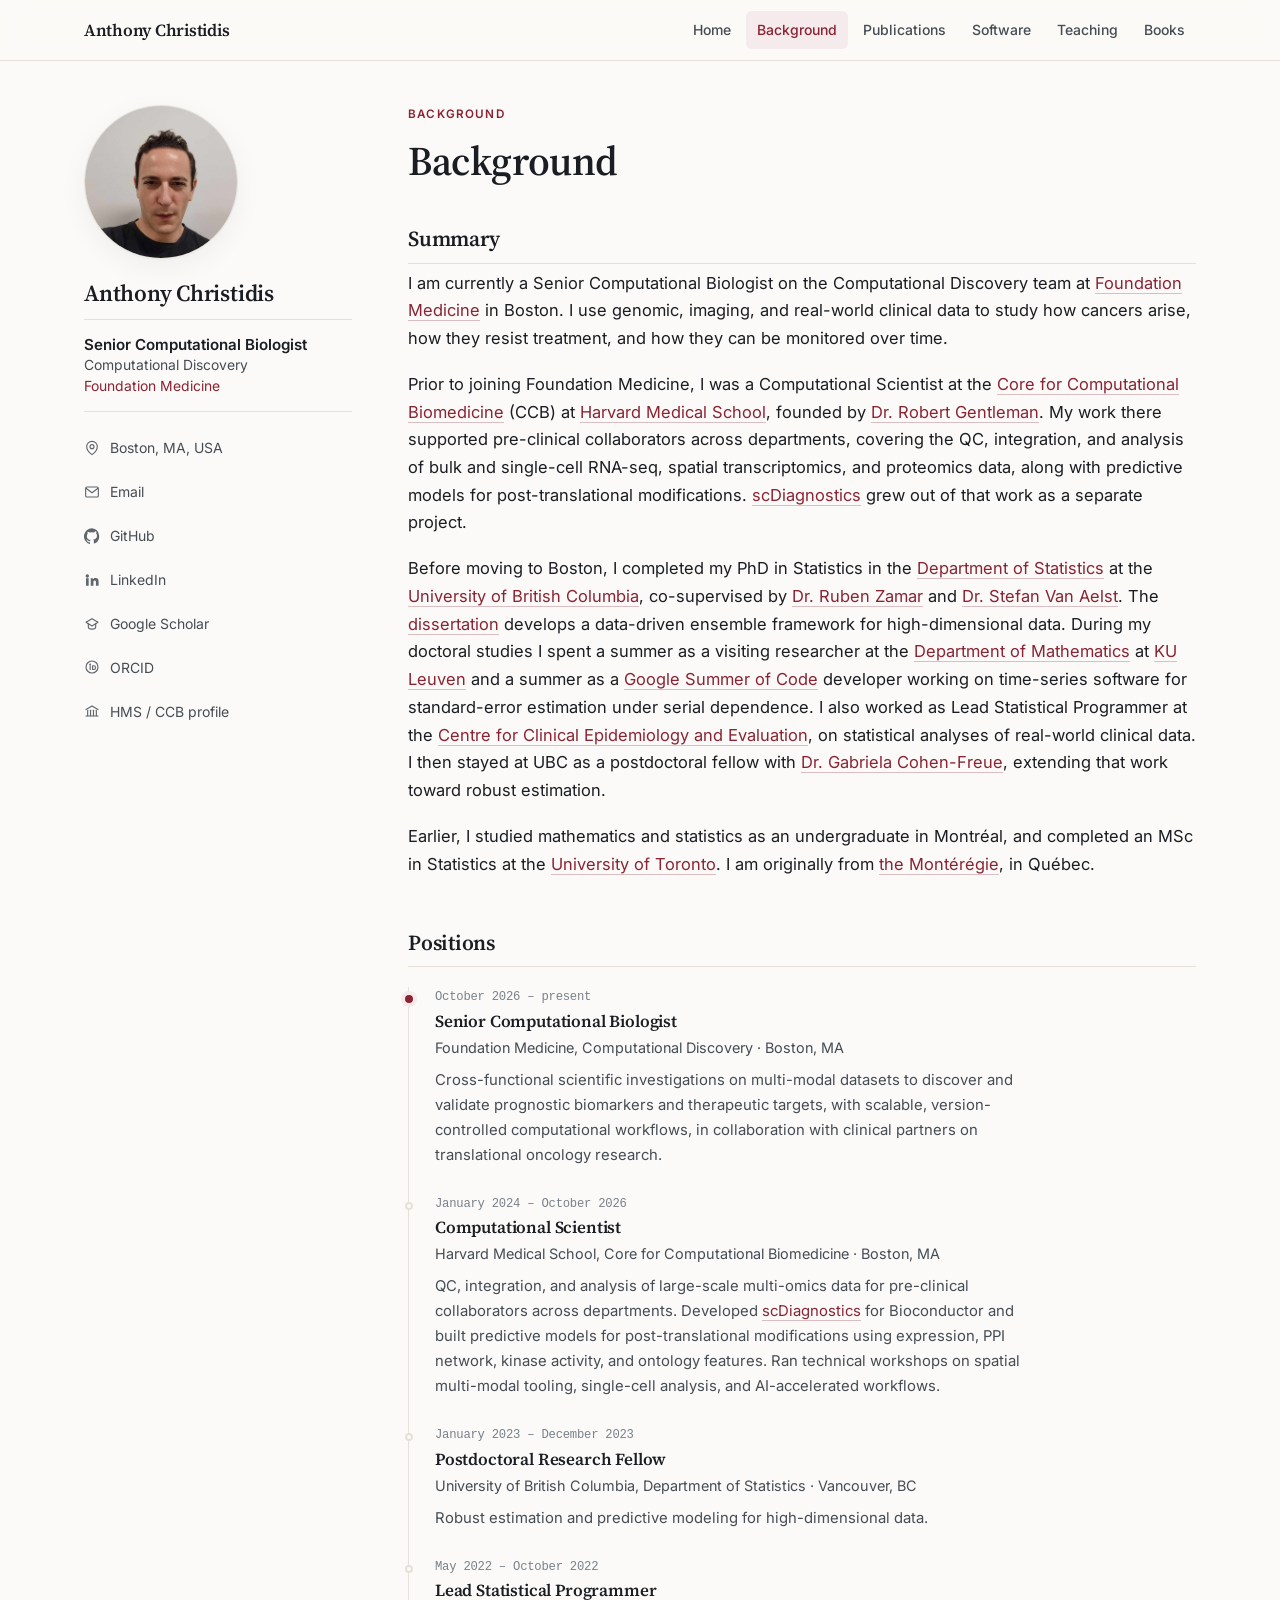
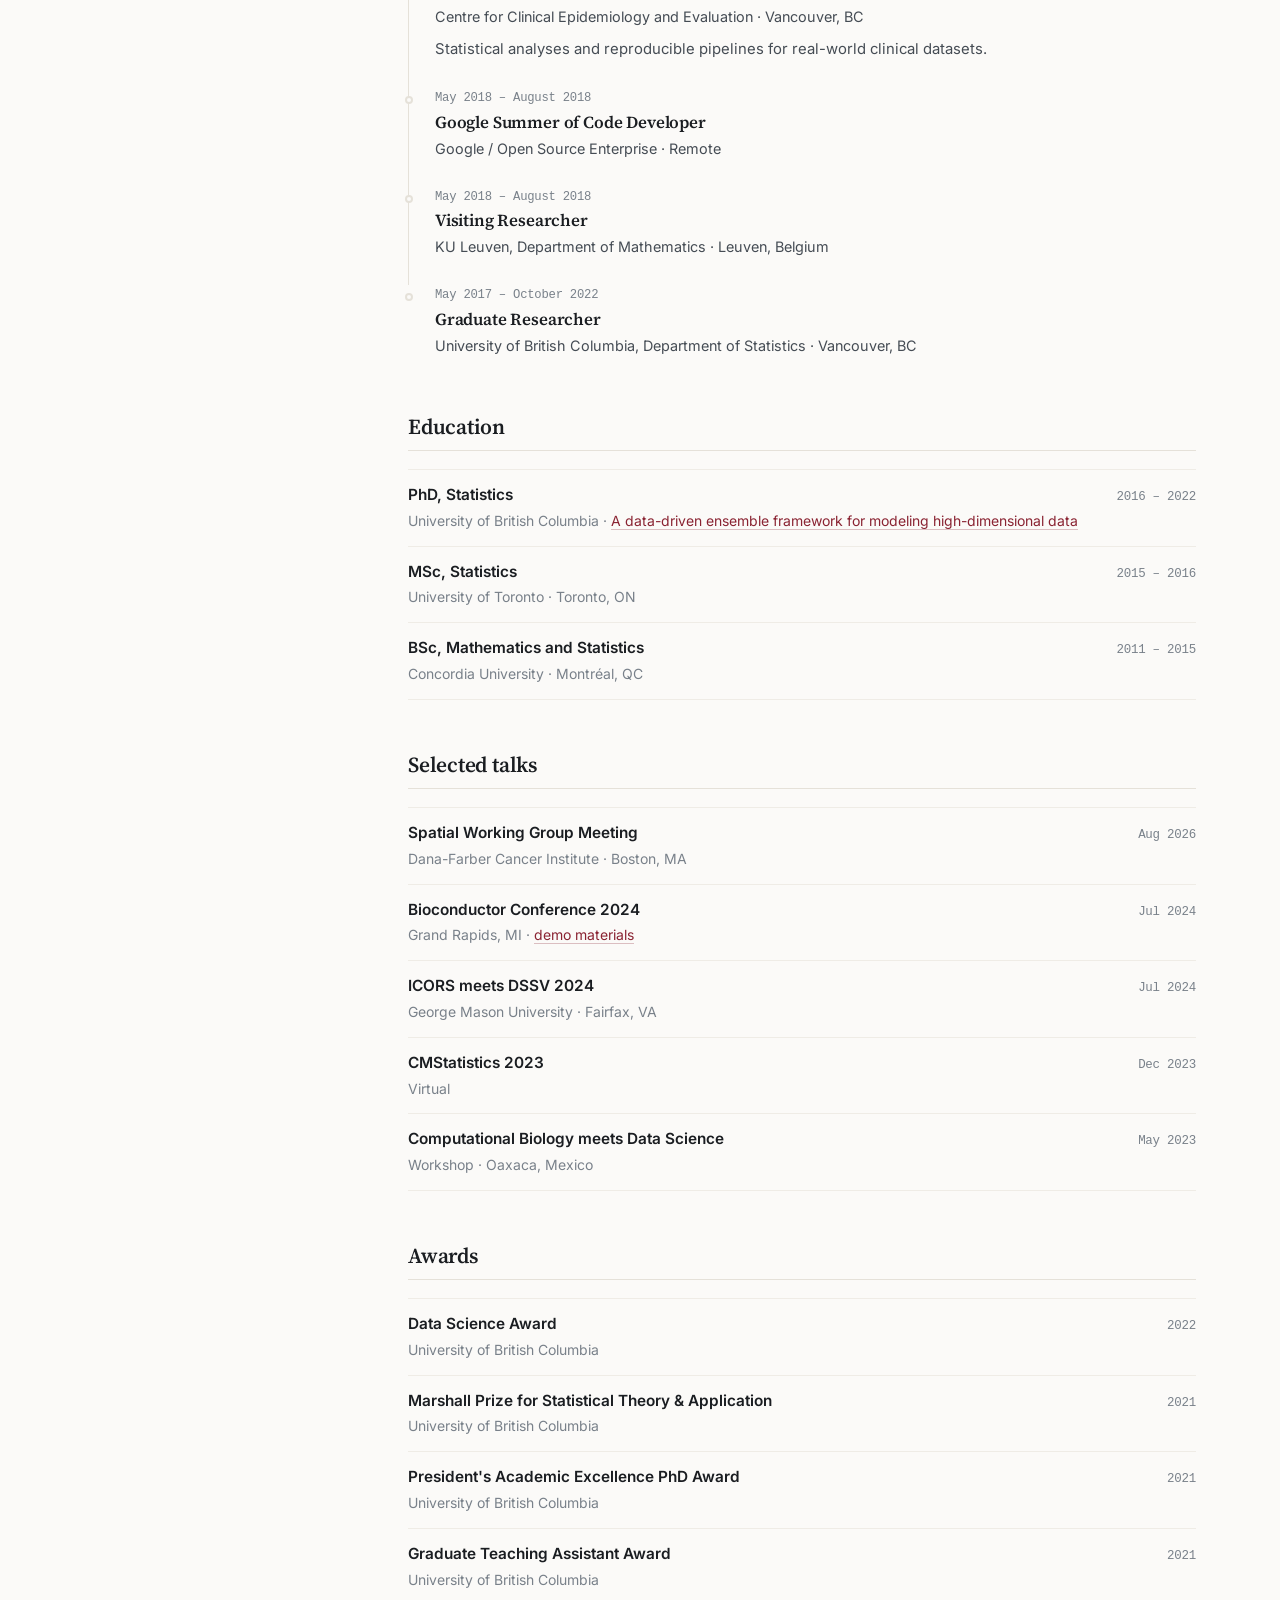
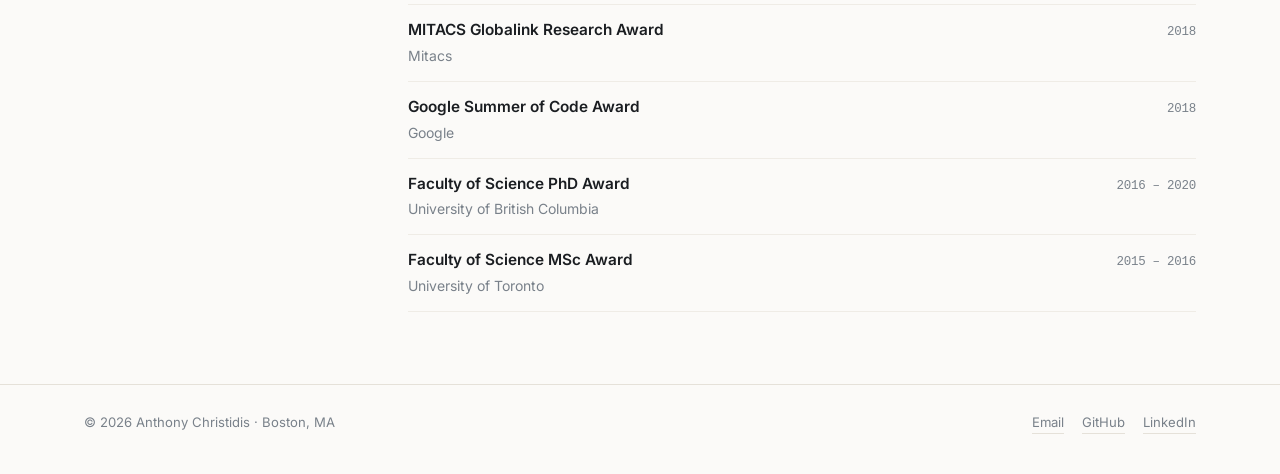
==== commit bbe64dff: "Say what the Foundation Medicine work is about Names both the data and the questions: genomic, imagi" ====
--- a/background.html
+++ b/background.html
@@ -83,6 +83,8 @@
       <p>
         I am currently a Senior Computational Biologist on the Computational Discovery team at
         <a href="https://www.foundationmedicine.com/" target="_blank" rel="noopener">Foundation Medicine</a> in Boston.
+        I use genomic, imaging, and real-world clinical data to study how cancers arise, how they resist treatment,
+        and how they can be monitored over time.
       </p>
 
       <p>
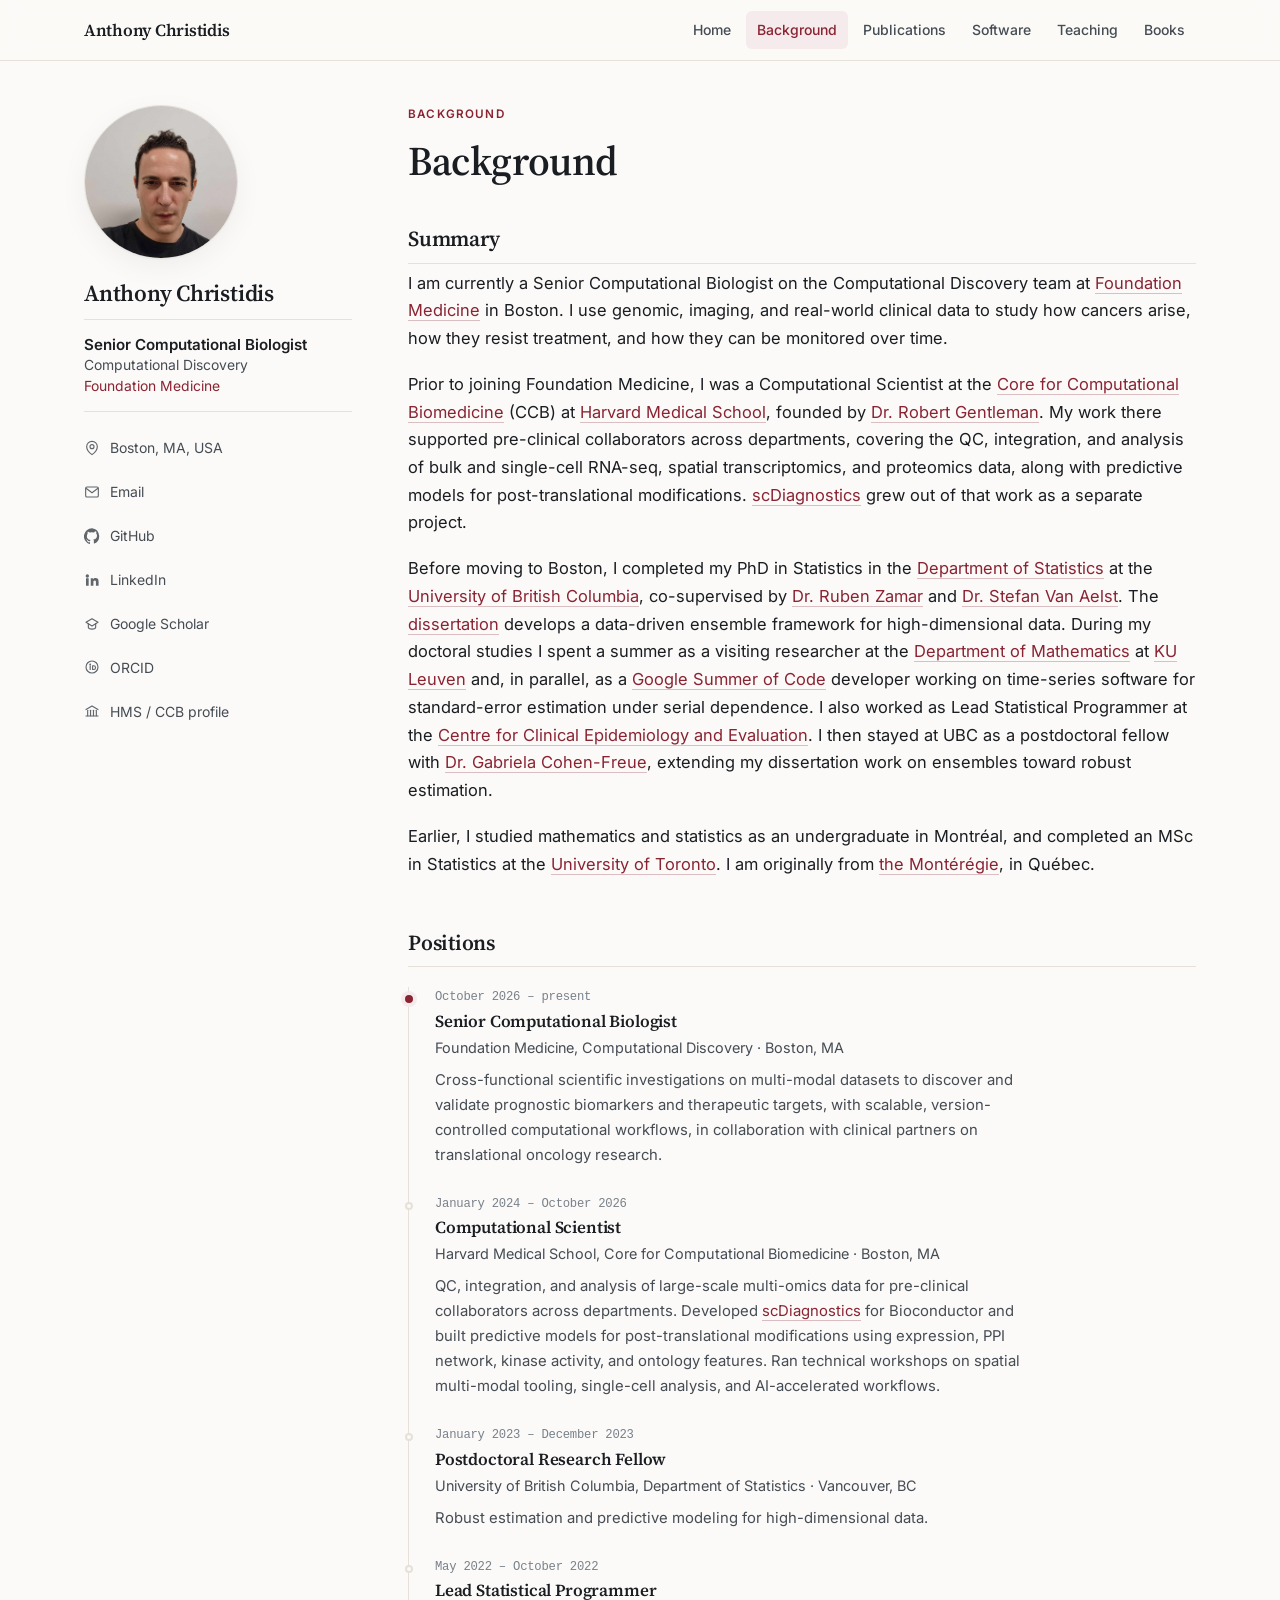
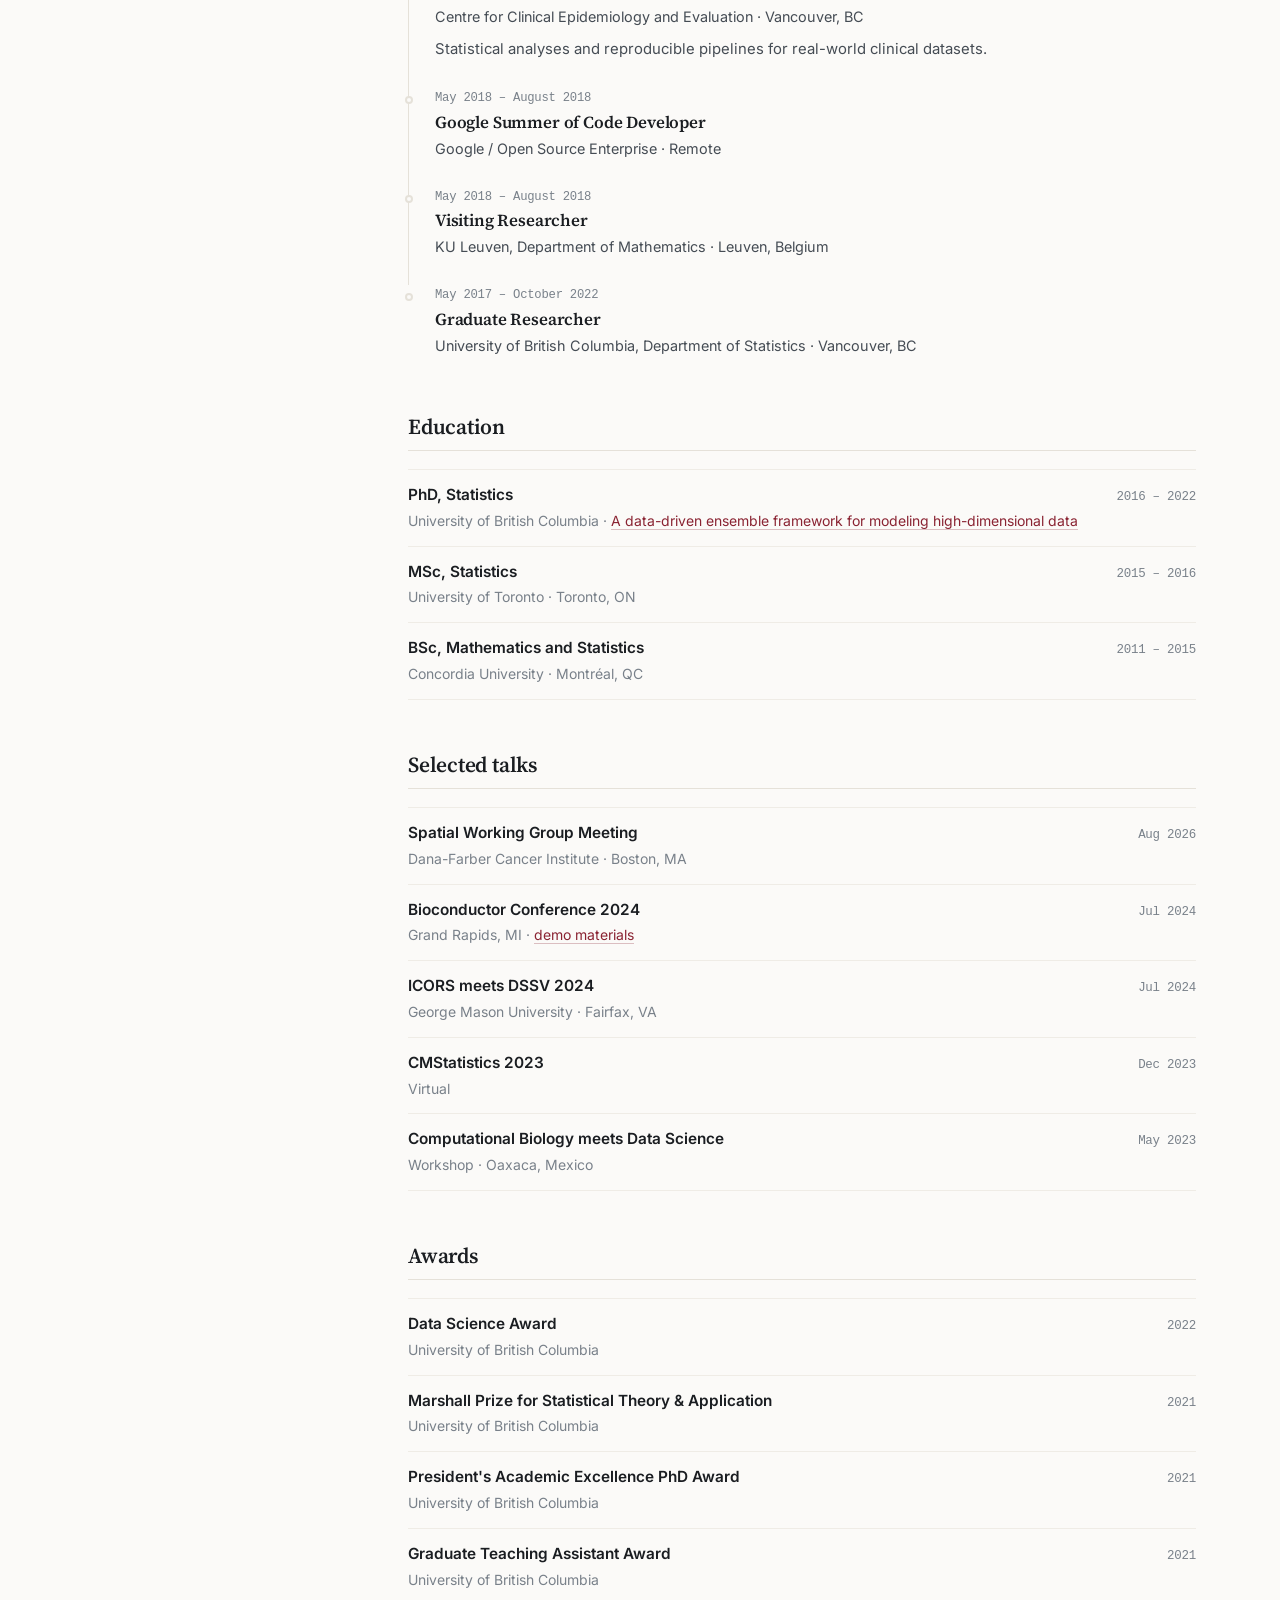
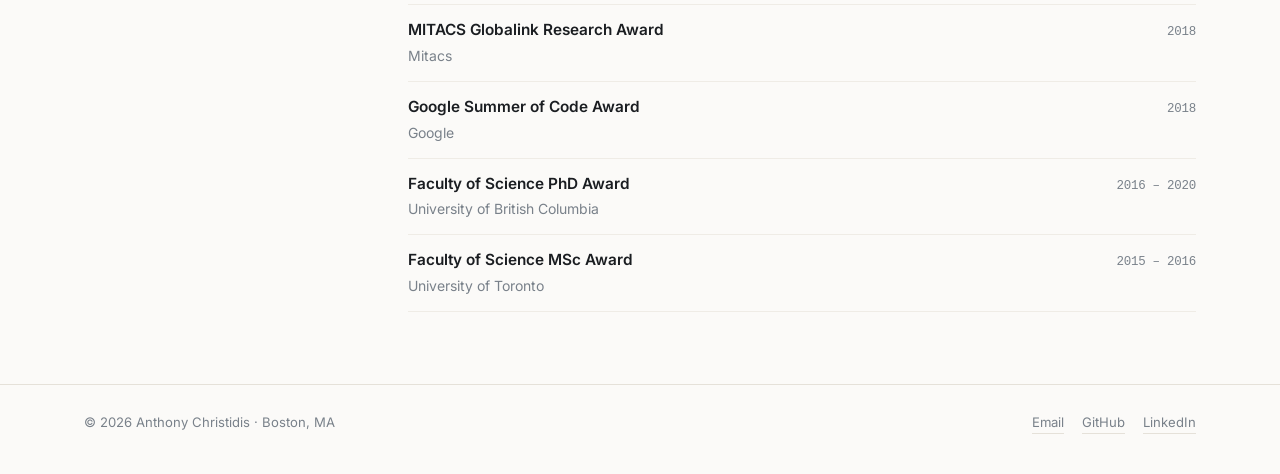
==== commit 3a8a6664: "Fix referent and concurrency in the UBC paragraph "extending that work" sat two sentences away from " ====
--- a/background.html
+++ b/background.html
@@ -111,15 +111,14 @@
         develops a data-driven ensemble framework for high-dimensional data. During my doctoral studies I spent a
         summer as a visiting researcher at the
         <a href="https://wis.kuleuven.be/english" target="_blank" rel="noopener">Department of Mathematics</a> at
-        <a href="https://www.kuleuven.be/english" target="_blank" rel="noopener">KU Leuven</a> and a summer as a
+        <a href="https://www.kuleuven.be/english" target="_blank" rel="noopener">KU Leuven</a> and, in parallel, as a
         <a href="https://summerofcode.withgoogle.com/" target="_blank" rel="noopener">Google Summer of Code</a>
         developer working on time-series software for standard-error estimation under serial dependence. I also worked
         as Lead Statistical Programmer at the
         <a href="https://www.c2e2.ca/" target="_blank" rel="noopener">Centre for Clinical Epidemiology and
-        Evaluation</a>, on statistical analyses of real-world clinical data. I then stayed at UBC as a postdoctoral
-        fellow with
-        <a href="https://gcohenfr.github.io/" target="_blank" rel="noopener">Dr. Gabriela Cohen-Freue</a>, extending
-        that work toward robust estimation.
+        Evaluation</a>. I then stayed at UBC as a postdoctoral fellow with
+        <a href="https://gcohenfr.github.io/" target="_blank" rel="noopener">Dr. Gabriela Cohen-Freue</a>, extending my
+        dissertation work on ensembles toward robust estimation.
       </p>
 
       <p>
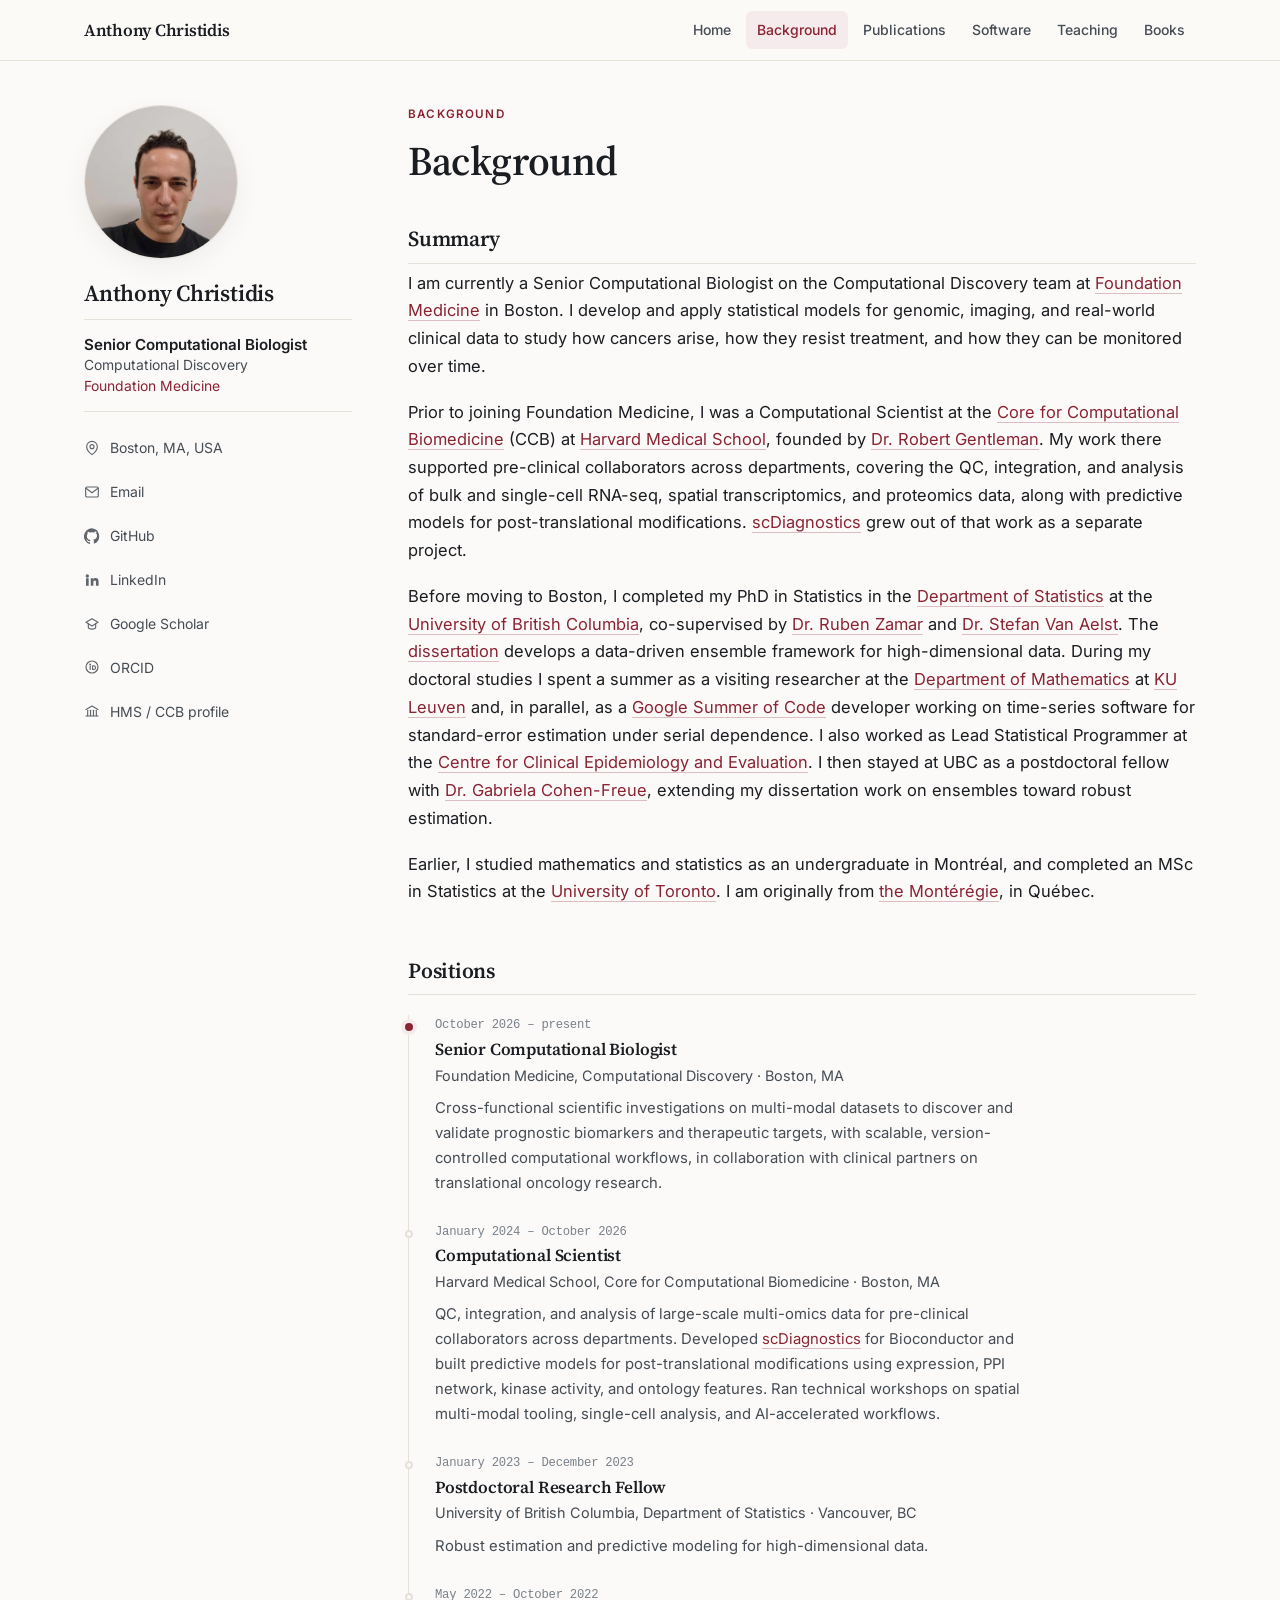
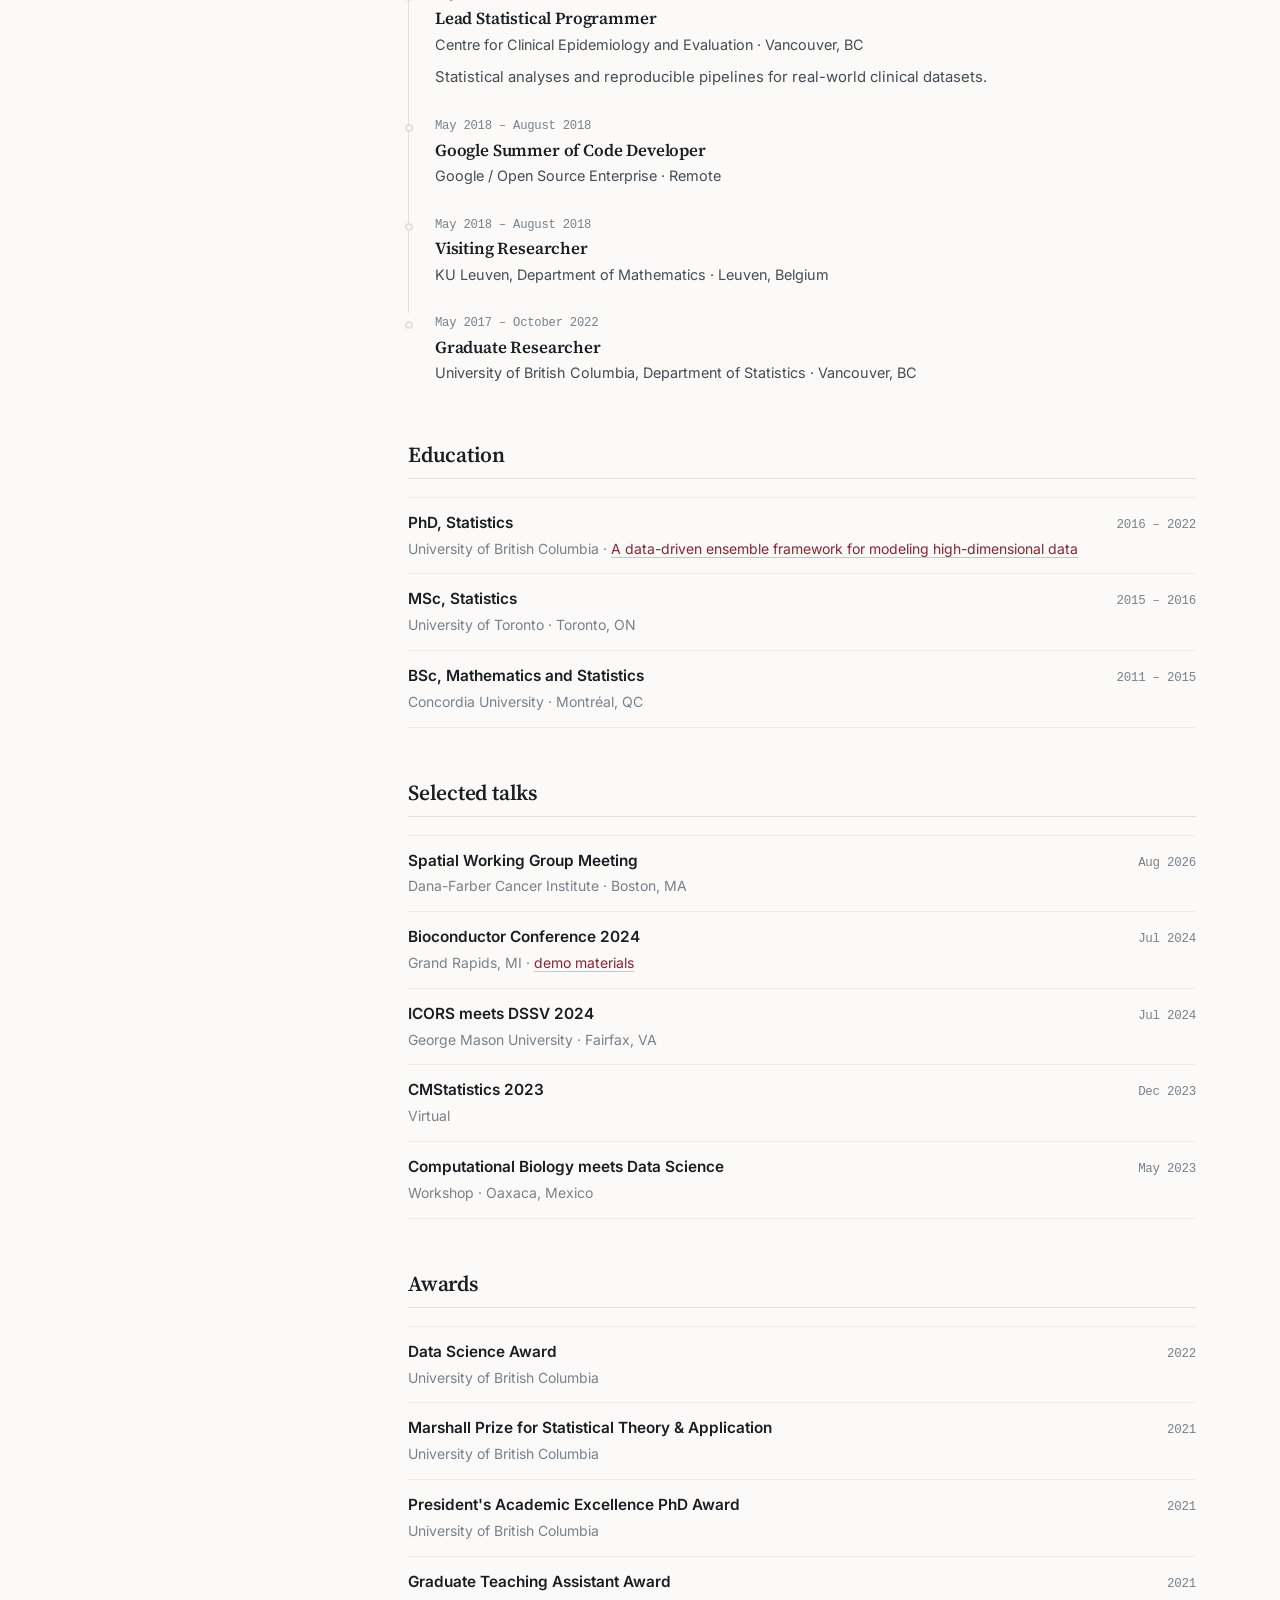
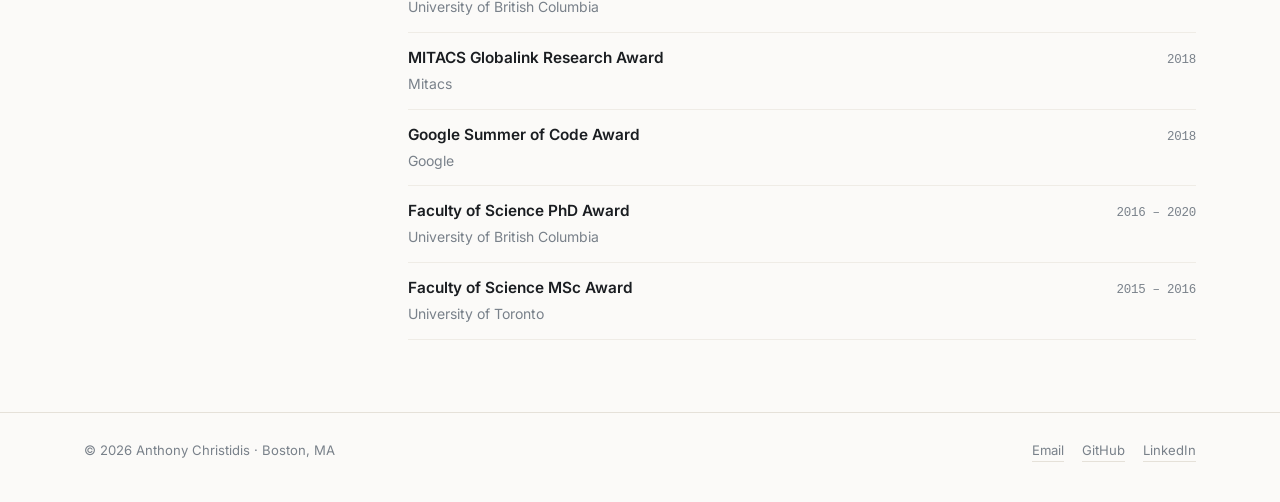
==== commit d4d7c713: "Say what I do with the data, not just which data "I use genomic, imaging, and real-world clinical da" ====
--- a/background.html
+++ b/background.html
@@ -83,8 +83,8 @@
       <p>
         I am currently a Senior Computational Biologist on the Computational Discovery team at
         <a href="https://www.foundationmedicine.com/" target="_blank" rel="noopener">Foundation Medicine</a> in Boston.
-        I use genomic, imaging, and real-world clinical data to study how cancers arise, how they resist treatment,
-        and how they can be monitored over time.
+        I develop and apply statistical models for genomic, imaging, and real-world clinical data
+        to study how cancers arise, how they resist treatment, and how they can be monitored over time.
       </p>
 
       <p>
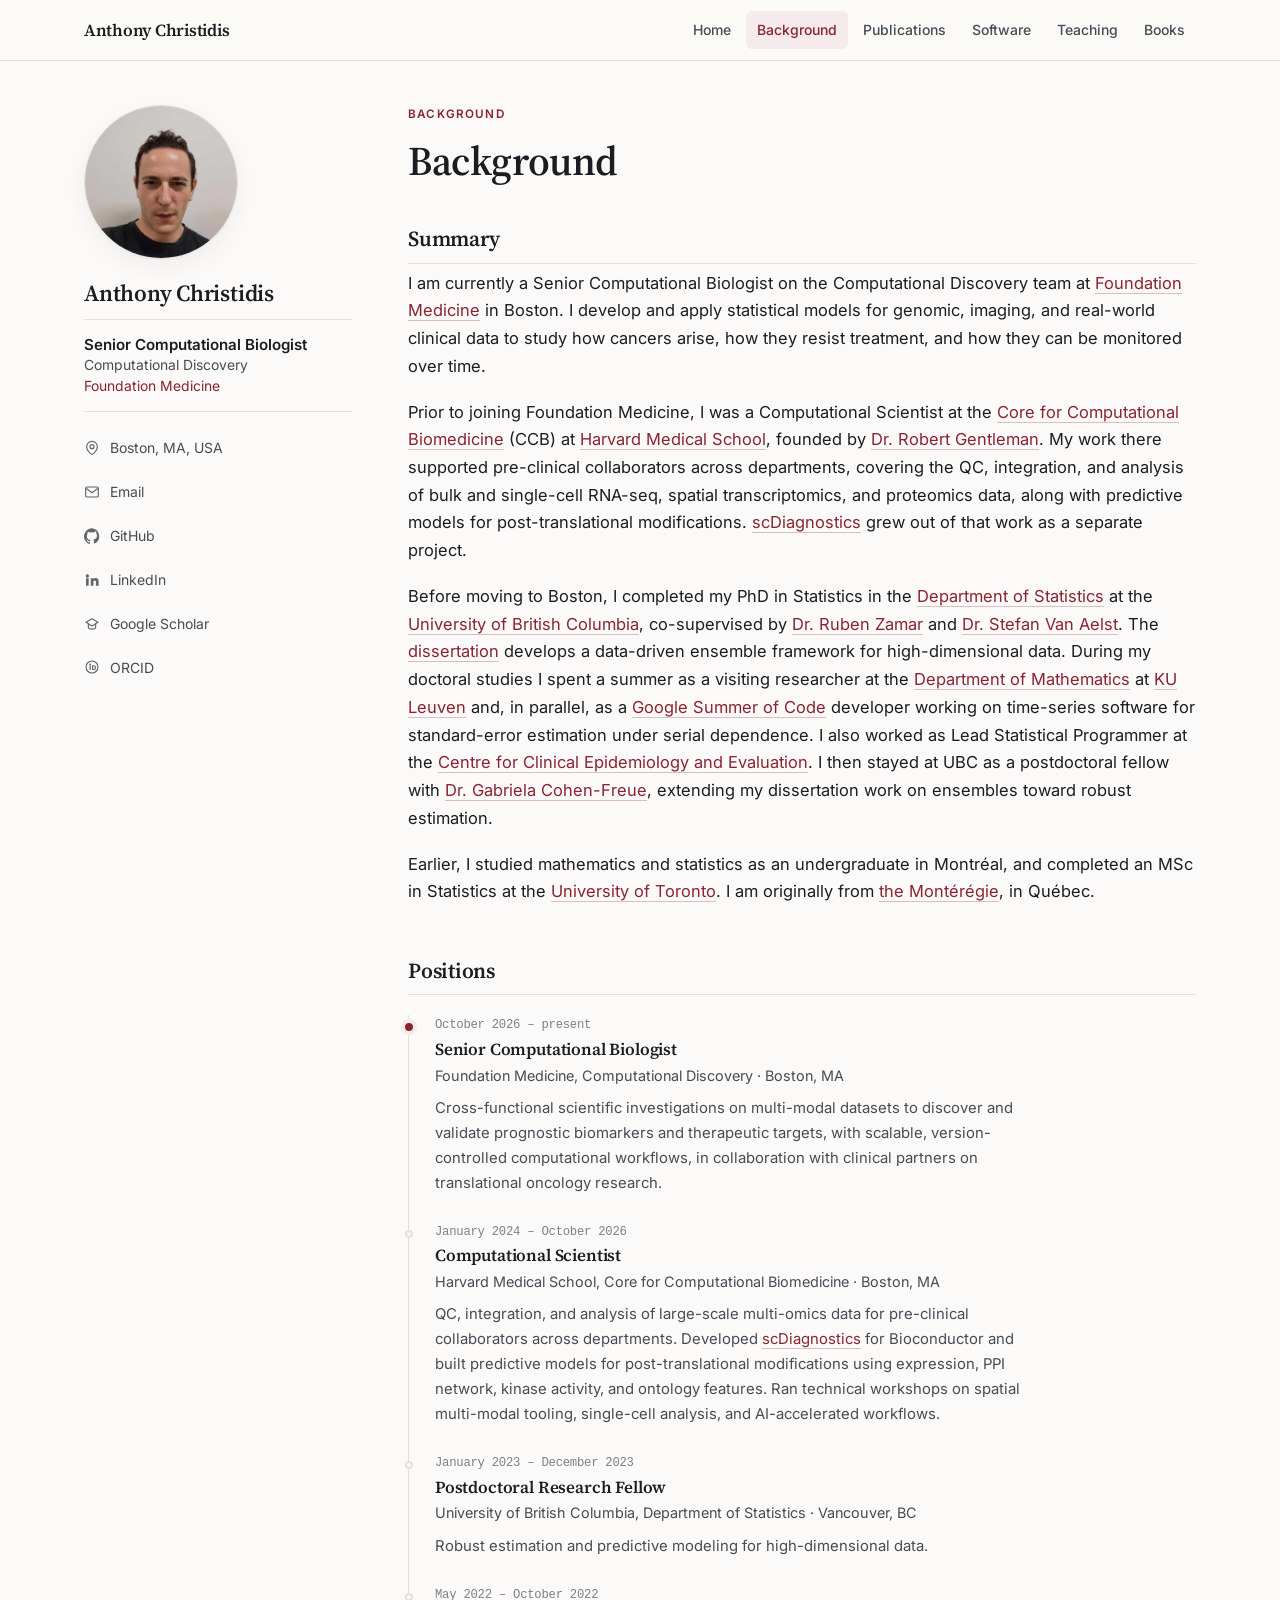
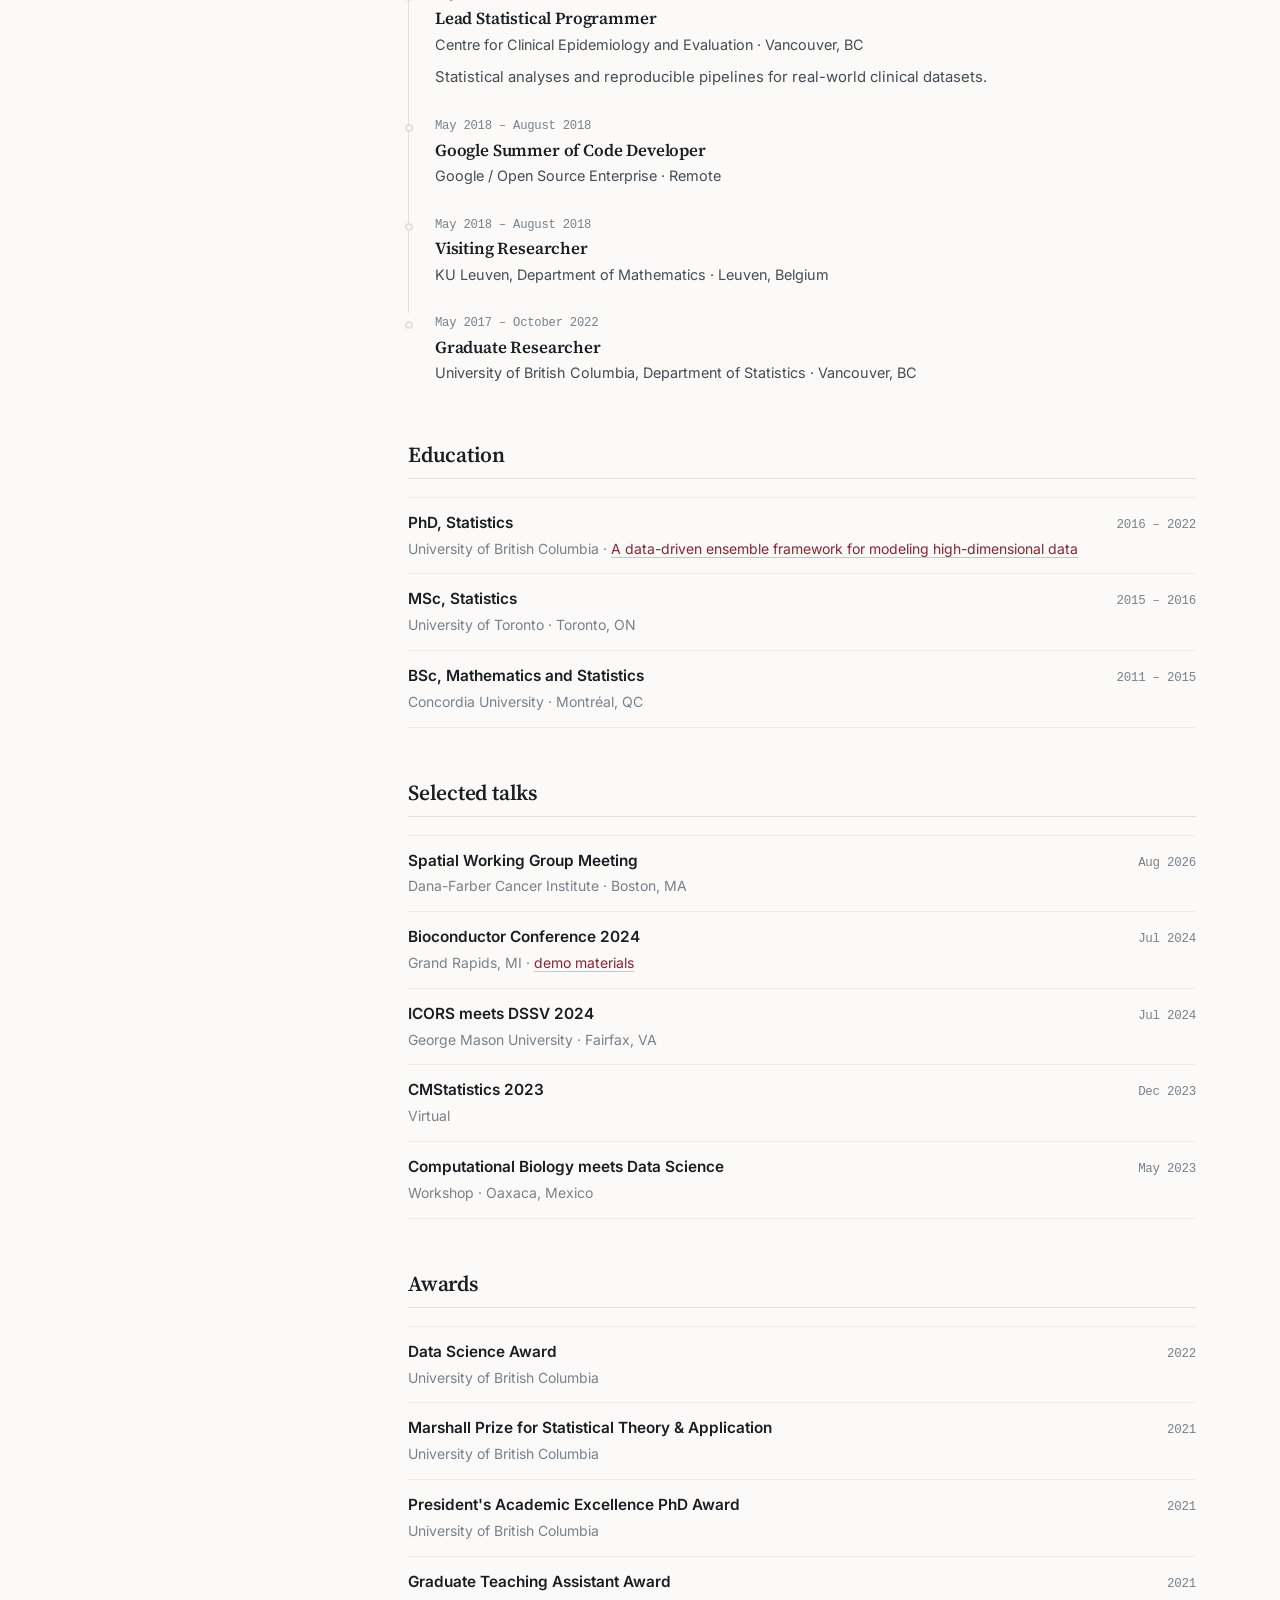
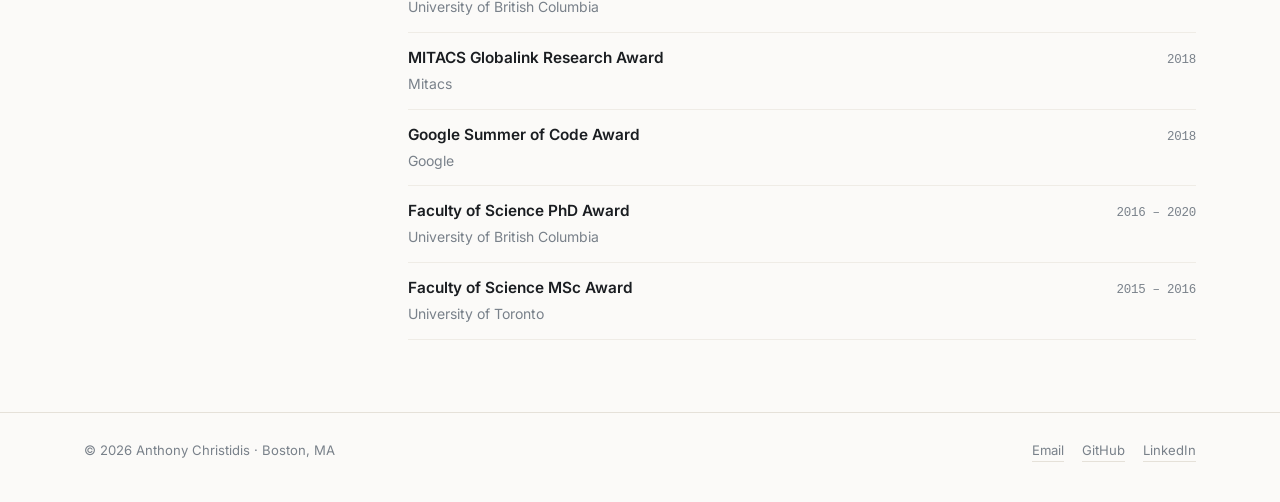
==== commit c598b3fa: "Remove the HMS profile link from the sidebar The page is still live, but DBMI maintains that directo" ====
--- a/background.html
+++ b/background.html
@@ -66,9 +66,6 @@
       <li><a href="https://orcid.org/0000-0002-4565-6279" target="_blank" rel="noopener">
         <svg viewBox="0 0 24 24" aria-hidden="true"><circle cx="12" cy="12" r="9"/><path d="M9.3 10.2v5.6"/><circle cx="9.3" cy="8.1" r=".55"/><path d="M12.9 10.2h1.6a2.8 2.8 0 0 1 0 5.6h-1.6Z"/></svg>
         ORCID</a></li>
-      <li><a href="https://dbmi.hms.harvard.edu/people/anthony-christidis" target="_blank" rel="noopener">
-        <svg viewBox="0 0 24 24" aria-hidden="true"><path d="M3 9.8 12 4.5l9 5.3"/><path d="M5.5 11v8"/><path d="M9.8 11v8"/><path d="M14.2 11v8"/><path d="M18.5 11v8"/><path d="M3 19.5h18"/></svg>
-        HMS / CCB profile</a></li>
     </ul>
   </aside>
 
